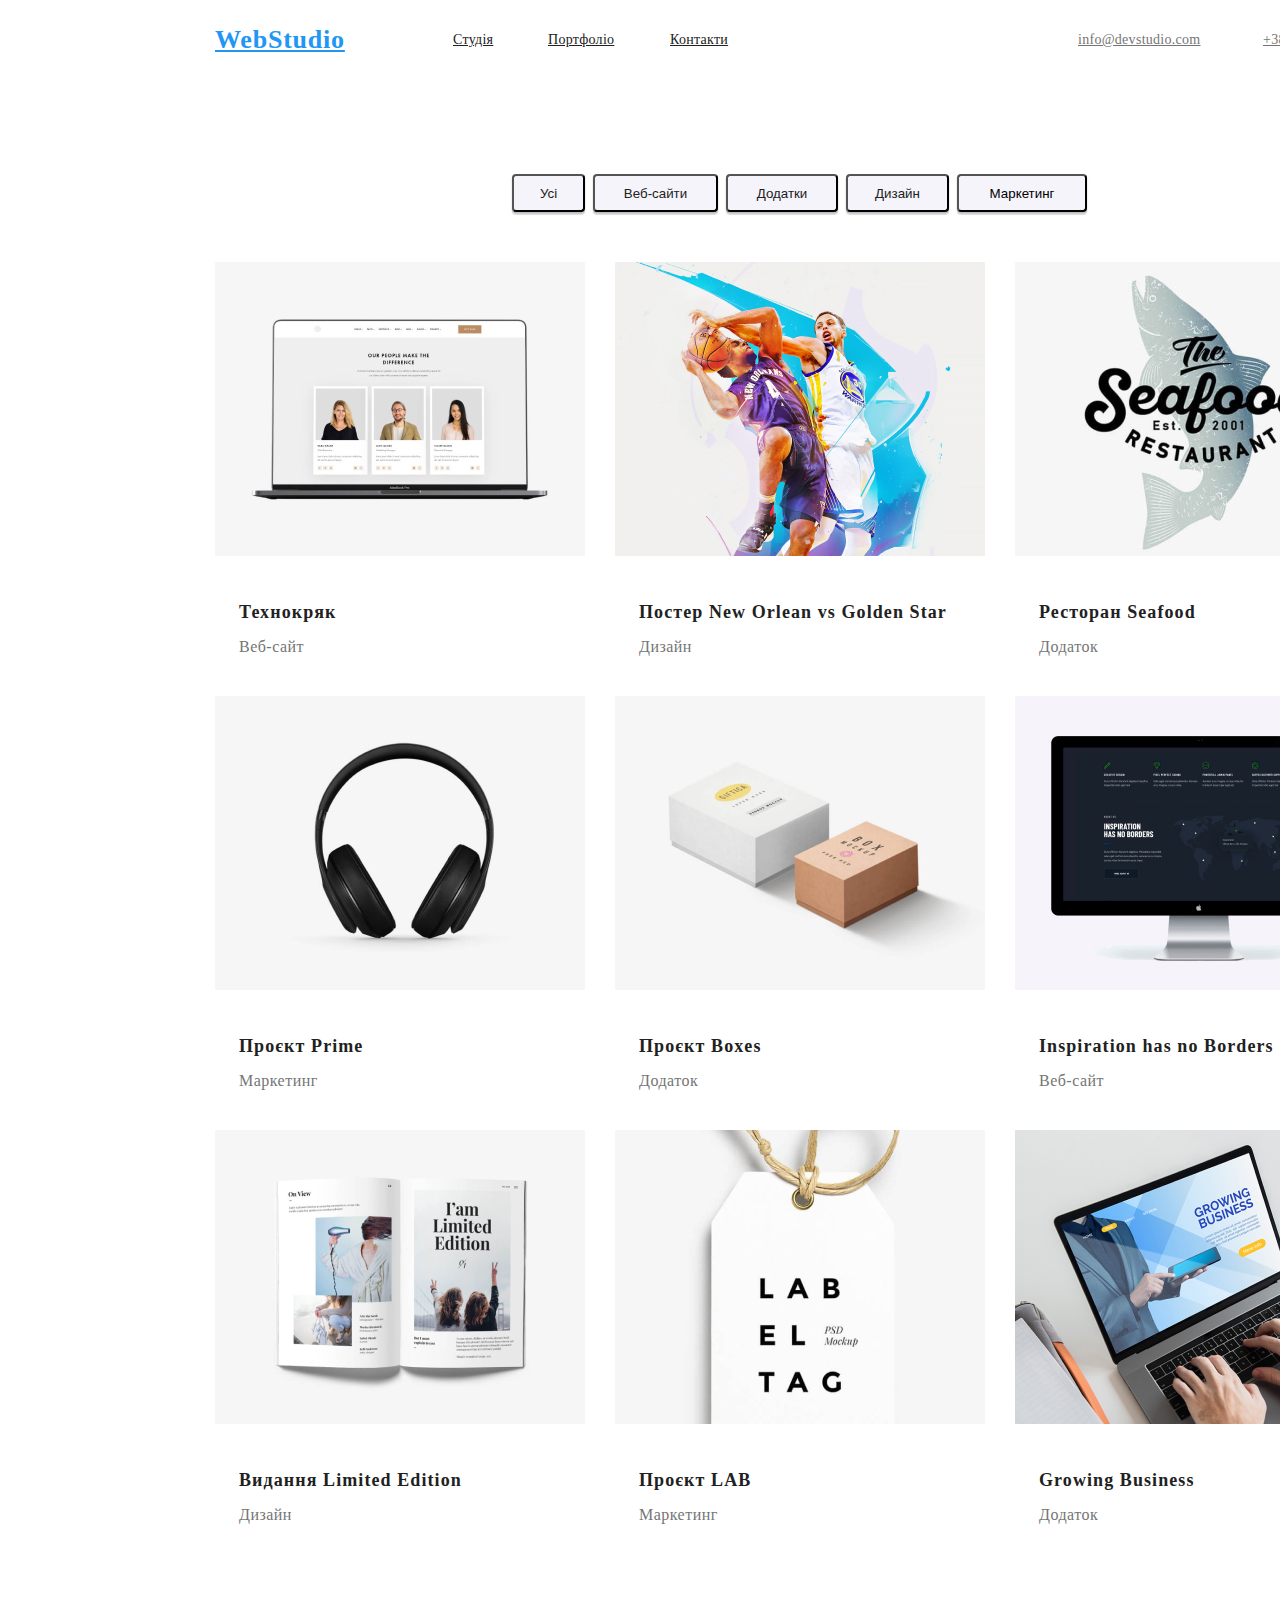
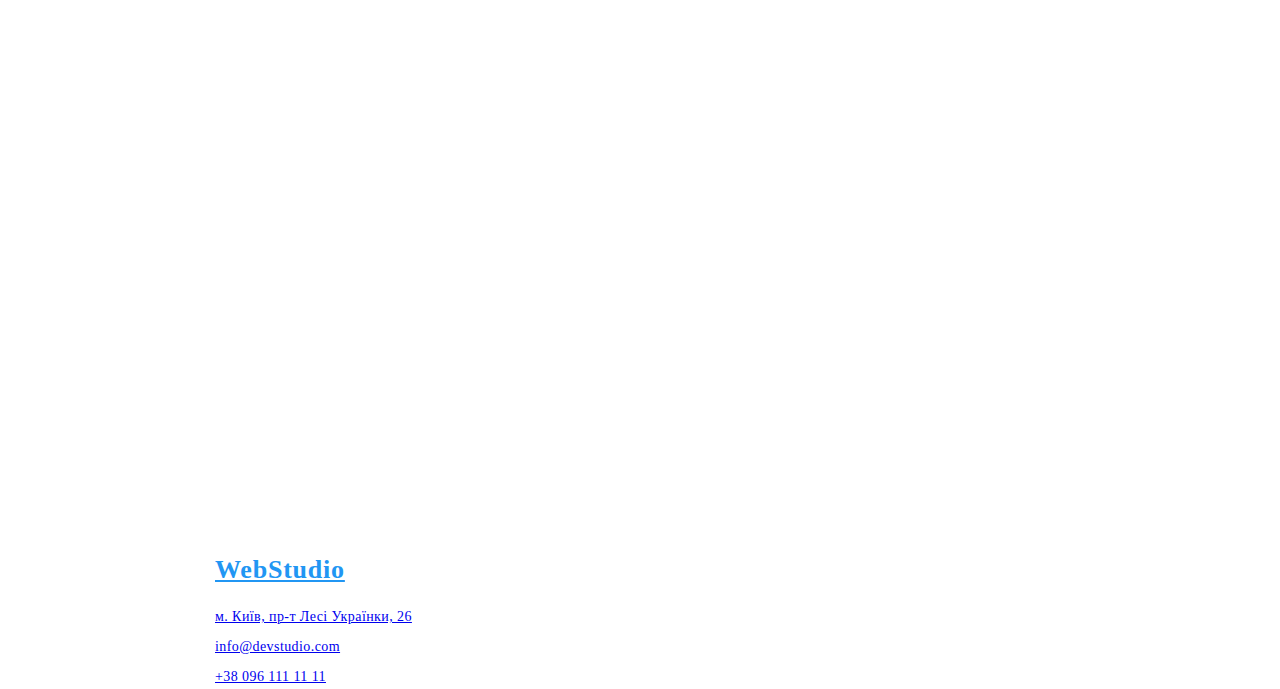
==== portfolio.html @ d62fb9fe "New" ====
<!DOCTYPE html>
<html lang="uk">
  <head>
    <meta charset="UTF-8" />
    <meta http-equiv="X-UA-Compatible" content="IE=edge" />
    <meta name="viewport" content="width=300, initial-scale=1.0" />
    <title>Document</title>
    <style>
      li {
        list-style-type: none;
      }
    </style>

    <link rel="stylesheet" href="./css/styles.css" />
  </head>
  <body>
    <header class="header">
      <nav>
        <a href="./index.html" class="logo">WebStudio</a>

        <ul class="site-nav list">
          <li><a href="" class="linka">Студія</a></li>
          <li><a href="./portfolio.html" class="linkb">Портфоліо</a></li>
          <li><a href="" class="linkc">Контакти</a></li>
        </ul>
        <ul class="auth-nav list">
          <li>
            <a href="mailto:info@devstudio.com" class="linkd"
              >info@devstudio.com</a
            >
          </li>
          <li>
            <a href="tel:+380961111111" class="linke">+38 096 111 11 11</a>
          </li>
        </ul>
      </nav>
    </header>
    <main>
      <section class="filtr">
        <ul>
          <li><button class="filtr-buttona" type="button">Усі</button></li>

          <li>
            <button class="filtr-buttonb" type="button">Веб-сайти</button>
          </li>

          <li><button class="filtr-buttonc" type="button">Додатки</button></li>
          <li><button class="filtr-buttond" type="button">Дизайн</button></li>
          <li>
            <button class="filtr-buttone" type="button">Маркетинг</button>
          </li>
        </ul>
      </section>
      <section class="examples">
        <ul>
          <li>
            <img
              class="examples-img-a"
              src="./images/img10.jpg"
              width="370"
              alt="Технокряк"
            />
            <h3 class="head-a">Технокряк</h3>
            <p class="view-a">Веб-сайт</p>
          </li>
          <li>
            <img
              class="examples-img-b"
              src="./images/img11.jpg"
              width="370"
              alt="Постер New Orlean vs Golden Star"
            />
            <h3 class="head-b">Постер New Orlean vs Golden Star</h3>
            <p class="view-b">Дизайн</p>
          </li>
          <li>
            <img
              class="examples-img-c"
              src="./images/img12.jpg"
              width="370"
              alt="Ресторан Seafood"
            />
            <h3 class="head-c">Ресторан Seafood</h3>
            <p class="view-c">Додаток</p>
          </li>
          <li>
            <img
              class="examples-img-d"
              src="./images/img13.jpg"
              width="370"
              alt="Проєкт Prime"
            />
            <h3 class="head-d">Проєкт Prime</h3>
            <p class="view-d">Маркетинг</p>
          </li>
          <li>
            <img
              class="examples-img-e"
              src="./images/img14.jpg"
              width="370"
              alt="Проєкт Boxes"
            />
            <h3 class="head-e">Проєкт Boxes</h3>
            <p class="view-e">Додаток</p>
          </li>
          <li>
            <img
              class="examples-img-f"
              src="./images/img15.jpg"
              width="370"
              alt="Inspiration has no Borders"
            />
            <h3 class="head-f">Inspiration has no Borders</h3>
            <p class="view-f">Веб-сайт</p>
          </li>
          <li>
            <img
              class="examples-img-g"
              src="./images/img16.jpg"
              width="370"
              alt="Видання Limited Edition"
            />
            <h3 class="head-g">Видання Limited Edition</h3>
            <p class="view-g">Дизайн</p>
          </li>
          <li>
            <img
              class="examples-img-h"
              src="./images/img17.jpg"
              width="370"
              alt="Проєкт LAB"
            />
            <h3 class="head-h">Проєкт LAB</h3>
            <p class="view-h">Маркетинг</p>
          </li>
          <li>
            <img
              class="examples-img-i"
              src="./images/img18.jpg"
              width="370"
              alt="Growing Business"
            />
            <h3 class="head-i">Growing Business</h3>
            <p class="view-i">Додаток</p>
          </li>
        </ul>
      </section>
    </main>
    <footer class="footer">
      <a href="./index.html" class="logo-footer">WebStudio</a>
      <address class="adress">
        <ul>
          <li class="a">
            <a
              href="https://www.google.com/maps/search/леси+украинки+26/@50.3904957,30.3537571,13.4z"
              >м. Київ, пр-т Лесі Українки, 26</a
            >
          </li>
          <li class="b">
            <a href="mailto:info@devstudio.com">info@devstudio.com</a>
          </li>
          <li class="c"><a href="tel:+380961111111">+38 096 111 11 11</a></li>
        </ul>
      </address>
    </footer>
  </body>
</html>
---- css/styles.css ----
/* навигация */
.header {
  position: absolute;
  width: 1600px;
  height: 80px;
  left: 0px;
  top: 0px;

  background: #ffffff;
}
.logo {
  color: #2196f3;
  position: absolute;
  width: 145px;
  height: 31px;
  left: 215px;
  top: 24px;

  font-family: "Raleway";
  font-style: normal;
  font-weight: 700;
  font-size: 26px;
  line-height: 31px;
  letter-spacing: 0.03em;
}

.site-nav .linka {
  color: #212121;
  position: absolute;
  width: 45px;
  height: 16px;
  left: 453px;
  top: 32px;

  font-family: "Roboto";
  font-style: normal;
  font-weight: 500;
  font-size: 14px;
  line-height: 16px;
  letter-spacing: 0.02em;
}

.site-nav .linka:hover,
.site-nav .linka:focus {
  color: #2196f3;
  position: absolute;
  width: 45px;
  height: 16px;
  left: 453px;
  top: 32px;

  font-family: "Roboto";
  font-style: normal;
  font-weight: 500;
  font-size: 14px;
  line-height: 16px;
  letter-spacing: 0.02em;
}

.site-nav .linkb {
  color: #212121;
  position: absolute;
  width: 72px;
  height: 16px;
  left: 548px;
  top: 32px;

  font-family: "Roboto";
  font-style: normal;
  font-weight: 500;
  font-size: 14px;
  line-height: 16px;
  letter-spacing: 0.02em;
}

.site-nav .linkb:hover,
.site-nav .linkb:focus {
  color: #2196f3;
  position: absolute;
  width: 72px;
  height: 16px;
  left: 548px;
  top: 32px;

  font-family: "Roboto";
  font-style: normal;
  font-weight: 500;
  font-size: 14px;
  line-height: 16px;
  letter-spacing: 0.02em;
}

.site-nav .linkc {
  color: #212121;
  position: absolute;
  width: 64px;
  height: 16px;
  left: 670px;
  top: 32px;

  font-family: "Roboto";
  font-style: normal;
  font-weight: 500;
  font-size: 14px;
  line-height: 16px;
  letter-spacing: 0.02em;
}

.site-nav .linkc:hover,
.site-nav .linkc:focus {
  color: #2196f3;
  position: absolute;
  width: 64px;
  height: 16px;
  left: 670px;
  top: 32px;

  font-family: "Roboto";
  font-style: normal;
  font-weight: 500;
  font-size: 14px;
  line-height: 16px;
  letter-spacing: 0.02em;
}
/* авторизация */

.auth-nav .linkd {
  color: #757575;
  position: absolute;
  width: 135px;
  height: 16px;
  left: 1078px;
  top: 32px;

  font-family: "Roboto";
  font-style: normal;
  font-weight: 500;
  font-size: 14px;
  line-height: 16px;
  letter-spacing: 0.02em;
}

.auth-nav .linkd:hover,
.auth-nav .linkd:focus {
  color: #2196f3;
  position: absolute;
  width: 135px;
  height: 16px;
  left: 1078px;
  top: 32px;

  font-family: "Roboto";
  font-style: normal;
  font-weight: 500;
  font-size: 14px;
  line-height: 16px;
  letter-spacing: 0.02em;
}

.auth-nav .linke {
  color: #757575;
  position: absolute;
  width: 122px;
  height: 16px;
  left: 1263px;
  top: 32px;

  font-family: "Roboto";
  font-style: normal;
  font-weight: 500;
  font-size: 14px;
  line-height: 16px;
  letter-spacing: 0.02em;
}

.auth-nav .linke:hover,
.auth-nav .linke:focus {
  color: #2196f3;
  position: absolute;
  width: 122px;
  height: 16px;
  left: 1263px;
  top: 32px;

  font-family: "Roboto";
  font-style: normal;
  font-weight: 500;
  font-size: 14px;
  line-height: 16px;
  letter-spacing: 0.02em;
}

/* первая секция */
.page {
  background: #2f303a;
  width: 1600px;
  height: 600px;
  left: 0px;
  top: 80px;
}

.page-titel {
  color: #ffffff;
  position: absolute;
  width: 696px;
  height: 120px;
  left: 452px;
  top: 280px;

  font-family: "Roboto";
  font-style: normal;
  font-weight: 900;
  font-size: 44px;
  line-height: 60px;
  text-align: center;
  letter-spacing: 0.06em;
  text-transform: uppercase;
}

.page-button {
  color: #212121;
  background-color: F5F4FA;
  position: absolute;
  width: 216px;
  height: 50px;
  left: 692px;
  top: 430px;
  box-shadow: 0px 4px 4px rgba(0, 0, 0, 0.15);
  border-radius: 4px;
}

.page-button:hover {
  color: #ffffff;
  background-color: #2196f3;
}

/* Особенности */

.features {
  opacity: 0;
}

.features-titel-a {
  position: absolute;
  width: 270px;
  height: 16px;
  left: 215px;
  top: 774px;

  font-family: "Roboto";
  font-style: normal;
  font-weight: 700;
  font-size: 14px;
  line-height: 16px;
  letter-spacing: 0.03em;
  text-transform: uppercase;

  color: #212121;
}

.paragraph-a {
  position: absolute;
  width: 270px;
  height: 72px;
  left: 215px;
  top: 800px;

  font-family: "Roboto";
  font-style: normal;
  font-weight: 400;
  font-size: 14px;
  line-height: 24px;
  letter-spacing: 0.03em;

  color: #757575;
}

.features-titel-b {
  position: absolute;
  width: 270px;
  height: 16px;
  left: 515px;
  top: 774px;

  font-family: "Roboto";
  font-style: normal;
  font-weight: 700;
  font-size: 14px;
  line-height: 16px;
  letter-spacing: 0.03em;
  text-transform: uppercase;

  color: #212121;
}

.paragraph-b {
  position: absolute;
  width: 270px;
  height: 48px;
  left: 515px;
  top: 800px;

  font-family: "Roboto";
  font-style: normal;
  font-weight: 400;
  font-size: 14px;
  line-height: 24px;
  letter-spacing: 0.03em;

  color: #757575;
}

.features-titel-c {
  position: absolute;
  width: 270px;
  height: 16px;
  left: 815px;
  top: 774px;

  font-family: "Roboto";
  font-style: normal;
  font-weight: 700;
  font-size: 14px;
  line-height: 16px;
  letter-spacing: 0.03em;
  text-transform: uppercase;

  color: #212121;
}

.paragraph-c {
  position: absolute;
  width: 270px;
  height: 48px;
  left: 815px;
  top: 800px;

  font-family: "Roboto";
  font-style: normal;
  font-weight: 400;
  font-size: 14px;
  line-height: 24px;
  letter-spacing: 0.03em;

  color: #757575;
}

.features-titel-e {
  position: absolute;
  width: 270px;
  height: 16px;
  left: 1115px;
  top: 774px;

  font-family: "Roboto";
  font-style: normal;
  font-weight: 700;
  font-size: 14px;
  line-height: 16px;
  letter-spacing: 0.03em;
  text-transform: uppercase;

  color: #212121;
}

.paragraph-d {
  position: absolute;
  width: 270px;
  height: 72px;
  left: 1115px;
  top: 800px;

  font-family: "Roboto";
  font-style: normal;
  font-weight: 400;
  font-size: 14px;
  line-height: 24px;
  letter-spacing: 0.03em;

  color: #757575;
}

/* Чим ми займаємося*/
.work-titel {
  position: absolute;
  width: 366px;
  height: 42px;
  left: 617px;
  top: 966px;

  font-family: "Roboto";
  font-style: normal;
  font-weight: 700;
  font-size: 36px;
  line-height: 42px;
  text-align: center;
  letter-spacing: 0.03em;

  color: #212121;
}

.work .a {
  position: absolute;
  width: 370px;
  height: 294px;
  left: 215px;
  top: 1058px;

  background: url(close-up-image-programer-working-his-desk-office_1098-18707.jpg);
  mix-blend-mode: normal;
}

.work .b {
  position: absolute;
  width: 370px;
  height: 294px;
  left: 615px;
  top: 1058px;

  background: url(web-ui-designers-are-developing-application-smartphones-team-creators-is-working-interface-mobile-phones_8119-2713.jpg);
}

.work .c {
  position: absolute;
  width: 370px;
  height: 294px;
  left: 1015px;
  top: 1058px;

  background: url(creative-artist-web-design-with-working-colour-selection-graphic-tablet_35674-1119.jpg);
}

/* Наша команда */

/* Ігор Дем'яненко */

.section-title {
  position: absolute;
  width: 264px;
  height: 42px;
  left: 668px;
  top: 1540px;

  font-family: "Roboto";
  font-style: normal;
  font-weight: 700;
  font-size: 36px;
  line-height: 42px;
  text-align: center;
  letter-spacing: 0.03em;

  color: #212121;
}

.product-designer .a {
  position: absolute;
  width: 270px;
  height: 260px;
  left: 215px;
  top: 1632px;

  background: url(4853.jpg);
  border-radius: 0px;
}

.product-designer .b {
  position: absolute;
  width: 129px;
  height: 19px;
  left: 286px;
  top: 1922px;

  font-family: "Roboto";
  font-style: normal;
  font-weight: 500;
  font-size: 16px;
  line-height: 19px;
  text-align: center;
  letter-spacing: 0.03em;

  color: #212121;
}

.product-designer .c {
  position: absolute;
  width: 130px;
  height: 19px;
  left: 285px;
  top: 1951px;

  font-family: "Roboto";
  font-style: normal;
  font-weight: 400;
  font-size: 16px;
  line-height: 19px;
  text-align: center;
  letter-spacing: 0.03em;

  color: #757575;
}

/* Ольга Рєпіна */

.frontend-developer .a {
  position: absolute;
  width: 270px;
  height: 260px;
  left: 515px;
  top: 1632px;

  background: url(5844.jpg);
  border-radius: 0px;
}

.frontend-developer .b {
  position: absolute;
  width: 104px;
  height: 19px;
  left: 598px;
  top: 1922px;

  font-family: "Roboto";
  font-style: normal;
  font-weight: 500;
  font-size: 16px;
  line-height: 19px;
  text-align: center;
  letter-spacing: 0.03em;

  color: #212121;
}

.frontend-developer .c {
  position: absolute;
  width: 147px;
  height: 19px;
  left: 577px;
  top: 1951px;

  font-family: "Roboto";
  font-style: normal;
  font-weight: 400;
  font-size: 16px;
  line-height: 19px;
  text-align: center;
  letter-spacing: 0.03em;

  color: #757575;
}

/* Микола Тарасов */

.marketing .a {
  position: absolute;
  width: 270px;
  height: 260px;
  left: 815px;
  top: 1632px;

  background: url(16166.jpg);
  border-radius: 0px;
}

.marketing .b {
  position: absolute;
  width: 130px;
  height: 19px;
  left: 885px;
  top: 1922px;

  font-family: "Roboto";
  font-style: normal;
  font-weight: 500;
  font-size: 16px;
  line-height: 19px;
  text-align: center;
  letter-spacing: 0.03em;

  color: #212121;
}

.marketing .c {
  position: absolute;
  width: 76px;
  height: 19px;
  left: 912px;
  top: 1951px;

  font-family: "Roboto";
  font-style: normal;
  font-weight: 400;
  font-size: 16px;
  line-height: 19px;
  text-align: center;
  letter-spacing: 0.03em;

  color: #757575;
}

/* Михайло Єрмаков */

.ui-designer .a {
  position: absolute;
  width: 270px;
  height: 260px;
  left: 1115px;
  top: 1632px;

  background: url(2968.jpg);
  border-radius: 0px;
}

.ui-designer .b {
  position: absolute;
  width: 145px;
  height: 19px;
  left: 1178px;
  top: 1922px;

  font-family: "Roboto";
  font-style: normal;
  font-weight: 500;
  font-size: 16px;
  line-height: 19px;
  text-align: center;
  letter-spacing: 0.03em;

  color: #212121;
}

.ui-designer .c {
  position: absolute;
  width: 87px;
  height: 19px;
  left: 1207px;
  top: 1951px;

  font-family: "Roboto";
  font-style: normal;
  font-weight: 400;
  font-size: 16px;
  line-height: 19px;
  text-align: center;
  letter-spacing: 0.03em;

  color: #757575;
}

/* footer */

.logo-footer {
  position: absolute;
  width: 145px;
  height: 31px;
  left: 215px;
  top: 2154px;

  font-family: "Raleway";
  font-style: normal;
  font-weight: 700;
  font-size: 26px;
  line-height: 31px;
  letter-spacing: 0.03em;

  color: #2196f3;
}

.footer .a {
  position: absolute;
  width: 231px;
  height: 21px;
  left: 215px;
  top: 2205px;

  font-family: "Roboto";
  font-style: normal;
  font-weight: 400;
  font-size: 14px;
  line-height: 24px;
  letter-spacing: 0.03em;

  color: #ffffff;
}

.footer .b {
  position: absolute;
  width: 231px;
  height: 21px;
  left: 215px;
  top: 2235px;

  font-family: "Roboto";
  font-style: normal;
  font-weight: 400;
  font-size: 14px;
  line-height: 24px;
  letter-spacing: 0.03em;

  color: rgba(255, 255, 255, 0.6);
}

.footer .c {
  position: absolute;
  width: 231px;
  height: 21px;
  left: 215px;
  top: 2265px;

  font-family: "Roboto";
  font-style: normal;
  font-weight: 400;
  font-size: 14px;
  line-height: 24px;
  letter-spacing: 0.03em;

  color: rgba(255, 255, 255, 0.6);
}

/* Портфолио */

/* фильтр */

.filtr .filtr-buttona {
  color: #212121;
  position: absolute;
  width: 73px;
  height: 38px;
  left: 512px;
  top: 174px;

  background: #f5f4fa;
  box-shadow: 0px 3px 1px rgba(0, 0, 0, 0.1), 0px 1px 2px rgba(0, 0, 0, 0.08),
    0px 2px 2px rgba(0, 0, 0, 0.12);
  border-radius: 4px;
}

.filtr .filtr-buttona:hover {
  color: #ffffff;
  position: absolute;
  width: 73px;
  height: 38px;
  left: 512px;
  top: 174px;

  background: #2196f3;
  /* shadow-middle */
  box-shadow: 0px 3px 1px rgba(0, 0, 0, 0.1), 0px 1px 2px rgba(0, 0, 0, 0.08),
    0px 2px 2px rgba(0, 0, 0, 0.12);
  border-radius: 4px;
}

.filtr .filtr-buttonb {
  color: #212121;
  position: absolute;
  width: 125px;
  height: 38px;
  left: 593px;
  top: 174px;

  background: #f5f4fa;
  box-shadow: 0px 3px 1px rgba(0, 0, 0, 0.1), 0px 1px 2px rgba(0, 0, 0, 0.08),
    0px 2px 2px rgba(0, 0, 0, 0.12);
  border-radius: 4px;
}

.filtr .filtr-buttonb:hover {
  color: #ffffff;
  position: absolute;
  width: 125px;
  height: 38px;
  left: 593px;
  top: 174px;

  background: #2196f3;
  border-radius: 4px;
  box-shadow: 0px 3px 1px rgba(0, 0, 0, 0.1), 0px 1px 2px rgba(0, 0, 0, 0.08),
    0px 2px 2px rgba(0, 0, 0, 0.12);
}

.filtr .filtr-buttonc {
  color: #212121;
  position: absolute;
  position: absolute;
  width: 112px;
  height: 38px;
  left: 726px;
  top: 174px;
  box-shadow: 0px 3px 1px rgba(0, 0, 0, 0.1), 0px 1px 2px rgba(0, 0, 0, 0.08),
    0px 2px 2px rgba(0, 0, 0, 0.12);

  background: #f5f4fa;
  border-radius: 4px;
}

.filtr .filtr-buttonc:hover {
  color: #ffffff;
  position: absolute;
  position: absolute;
  width: 112px;
  height: 38px;
  left: 726px;
  top: 174px;
  box-shadow: 0px 3px 1px rgba(0, 0, 0, 0.1), 0px 1px 2px rgba(0, 0, 0, 0.08),
    0px 2px 2px rgba(0, 0, 0, 0.12);

  background: #2196f3;
  border-radius: 4px;
}

.filtr .filtr-buttond {
  color: #212121;
  position: absolute;
  width: 103px;
  height: 38px;
  left: 846px;
  top: 174px;
  box-shadow: 0px 3px 1px rgba(0, 0, 0, 0.1), 0px 1px 2px rgba(0, 0, 0, 0.08),
    0px 2px 2px rgba(0, 0, 0, 0.12);

  background: #f5f4fa;
  border-radius: 4px;
}

.filtr .filtr-buttond:hover {
  color: #ffffff;
  position: absolute;
  width: 103px;
  height: 38px;
  left: 846px;
  top: 174px;
  box-shadow: 0px 3px 1px rgba(0, 0, 0, 0.1), 0px 1px 2px rgba(0, 0, 0, 0.08),
    0px 2px 2px rgba(0, 0, 0, 0.12);

  background: #2196f3;
  border-radius: 4px;
}

.filtr .filtr-buttone {
  position: absolute;
  width: 130px;
  height: 38px;
  left: 957px;
  top: 174px;
  box-shadow: 0px 3px 1px rgba(0, 0, 0, 0.1), 0px 1px 2px rgba(0, 0, 0, 0.08),
    0px 2px 2px rgba(0, 0, 0, 0.12);

  background: #f5f4fa;
  border-radius: 4px;
}

.filtr .filtr-buttone:hover {
  color: #ffffff;
  position: absolute;
  width: 130px;
  height: 38px;
  left: 957px;
  top: 174px;
  box-shadow: 0px 3px 1px rgba(0, 0, 0, 0.1), 0px 1px 2px rgba(0, 0, 0, 0.08),
    0px 2px 2px rgba(0, 0, 0, 0.12);

  background: #2196f3;
  border-radius: 4px;
}

/* основная страница */

.examples-img-a {
  position: absolute;
  width: 370px;
  height: 294px;
  left: 215px;
  top: 262px;

  background: url(portfolio1.jpg);
}

.head-a {
  position: absolute;
  width: 322px;
  height: 36px;
  left: 239px;
  top: 576px;

  font-family: "Roboto";
  font-style: normal;
  font-weight: 700;
  font-size: 18px;
  line-height: 36px;
  letter-spacing: 0.06em;

  color: #212121;
}

.view-a {
  position: absolute;
  width: 322px;
  height: 30px;
  left: 239px;
  top: 616px;

  font-family: "Roboto";
  font-style: normal;
  font-weight: 400;
  font-size: 16px;
  line-height: 30px;
  letter-spacing: 0.03em;

  color: #757575;
}

.examples-img-b {
  position: absolute;
  width: 370px;
  height: 294px;
  left: 615px;
  top: 262px;

  background: url(portfolio2.jpg);
}

.head-b {
  position: absolute;
  width: 322px;
  height: 36px;
  left: 639px;
  top: 576px;

  font-family: "Roboto";
  font-style: normal;
  font-weight: 700;
  font-size: 18px;
  line-height: 36px;
  letter-spacing: 0.06em;

  color: #212121;
}
.view-b {
  position: absolute;
  width: 322px;
  height: 30px;
  left: 639px;
  top: 616px;

  font-family: "Roboto";
  font-style: normal;
  font-weight: 400;
  font-size: 16px;
  line-height: 30px;
  letter-spacing: 0.03em;
  color: #757575;
}

.examples-img-c {
  position: absolute;
  width: 370px;
  height: 294px;
  left: 1015px;
  top: 262px;

  background: url(portfolio-1.jpg);
}

.head-c {
  position: absolute;
  width: 322px;
  height: 36px;
  left: 1039px;
  top: 576px;

  font-family: "Roboto";
  font-style: normal;
  font-weight: 700;
  font-size: 18px;
  line-height: 36px;
  letter-spacing: 0.06em;

  color: #212121;
}

.view-c {
  position: absolute;
  width: 322px;
  height: 30px;
  left: 1039px;
  top: 616px;
  font-family: "Roboto";
  font-style: normal;
  font-weight: 400;
  font-size: 16px;
  line-height: 30px;
  letter-spacing: 0.03em;
  color: #757575;
}
.examples-img-d {
  position: absolute;
  width: 370px;
  height: 294px;
  left: 215px;
  top: 696px;

  background: url(portfolio-2.jpg);
}

.head-d {
  position: absolute;
  width: 322px;
  height: 36px;
  left: 239px;
  top: 1010px;
  font-family: "Roboto";
  font-style: normal;
  font-weight: 700;
  font-size: 18px;
  line-height: 36px;
  letter-spacing: 0.06em;
  color: #212121;
}

.view-d {
  position: absolute;
  width: 322px;
  height: 30px;
  left: 239px;
  top: 1050px;

  font-family: "Roboto";
  font-style: normal;
  font-weight: 400;
  font-size: 16px;
  line-height: 30px;
  letter-spacing: 0.03em;

  color: #757575;
}
.examples-img-e {
  position: absolute;
  width: 370px;
  height: 294px;
  left: 615px;
  top: 696px;

  background: url(portfolio5.jpg);
}

.head-e {
  position: absolute;
  width: 322px;
  height: 36px;
  left: 639px;
  top: 1010px;

  font-family: "Roboto";
  font-style: normal;
  font-weight: 700;
  font-size: 18px;
  line-height: 36px;
  letter-spacing: 0.06em;

  color: #212121;
}

.view-e {
  position: absolute;
  width: 322px;
  height: 30px;
  left: 639px;
  top: 1050px;

  font-family: "Roboto";
  font-style: normal;
  font-weight: 400;
  font-size: 16px;
  line-height: 30px;
  letter-spacing: 0.03em;

  color: #757575;
}
.examples-img-f {
  position: absolute;
  width: 370px;
  height: 294px;
  left: 1015px;
  top: 696px;

  background: url(111.jpg);
}

.head-f {
  position: absolute;
  width: 322px;
  height: 36px;
  left: 1039px;
  top: 1010px;

  font-family: "Roboto";
  font-style: normal;
  font-weight: 700;
  font-size: 18px;
  line-height: 36px;
  letter-spacing: 0.06em;

  color: #212121;
}

.view-f {
  position: absolute;
  width: 322px;
  height: 30px;
  left: 1039px;
  top: 1050px;

  font-family: "Roboto";
  font-style: normal;
  font-weight: 400;
  font-size: 16px;
  line-height: 30px;
  letter-spacing: 0.03em;

  color: #757575;
}
.examples-img-g {
  position: absolute;
  width: 370px;
  height: 294px;
  left: 215px;
  top: 1130px;

  background: url(portfolio7.jpg);
}

.head-g {
  position: absolute;
  width: 322px;
  height: 36px;
  left: 239px;
  top: 1444px;

  font-family: "Roboto";
  font-style: normal;
  font-weight: 700;
  font-size: 18px;
  line-height: 36px;
  letter-spacing: 0.06em;

  color: #212121;
}
.view-g {
  position: absolute;
  width: 322px;
  height: 30px;
  left: 239px;
  top: 1484px;

  font-family: "Roboto";
  font-style: normal;
  font-weight: 400;
  font-size: 16px;
  line-height: 30px;
  /* identical to box height, or 188% */
  letter-spacing: 0.03em;

  color: #757575;
}
.examples-img-h {
  position: absolute;
  width: 370px;
  height: 294px;
  left: 615px;
  top: 1130px;

  background: url(portfolio8.jpg);
}

.head-h {
  position: absolute;
  width: 322px;
  height: 36px;
  left: 639px;
  top: 1444px;

  font-family: "Roboto";
  font-style: normal;
  font-weight: 700;
  font-size: 18px;
  line-height: 36px;
  /* identical to box height, or 200% */
  letter-spacing: 0.06em;

  color: #212121;
}
.view-h {
  position: absolute;
  width: 322px;
  height: 30px;
  left: 639px;
  top: 1484px;

  font-family: "Roboto";
  font-style: normal;
  font-weight: 400;
  font-size: 16px;
  line-height: 30px;
  /* identical to box height, or 188% */
  letter-spacing: 0.03em;

  color: #757575;
}
.examples-img-i {
  position: absolute;
  width: 370px;
  height: 294px;
  left: 1015px;
  top: 1130px;

  background: url(2910404.jpg);
}

.head-i {
  position: absolute;
  width: 322px;
  height: 36px;
  left: 1039px;
  top: 1444px;

  font-family: "Roboto";
  font-style: normal;
  font-weight: 700;
  font-size: 18px;
  line-height: 36px;
  /* identical to box height, or 200% */
  letter-spacing: 0.06em;

  color: #212121;
}

.view-i {
  position: absolute;
  width: 322px;
  height: 30px;
  left: 1039px;
  top: 1484px;

  font-family: "Roboto";
  font-style: normal;
  font-weight: 400;
  font-size: 16px;
  line-height: 30px;
  /* identical to box height, or 188% */
  letter-spacing: 0.03em;

  color: #757575;
}
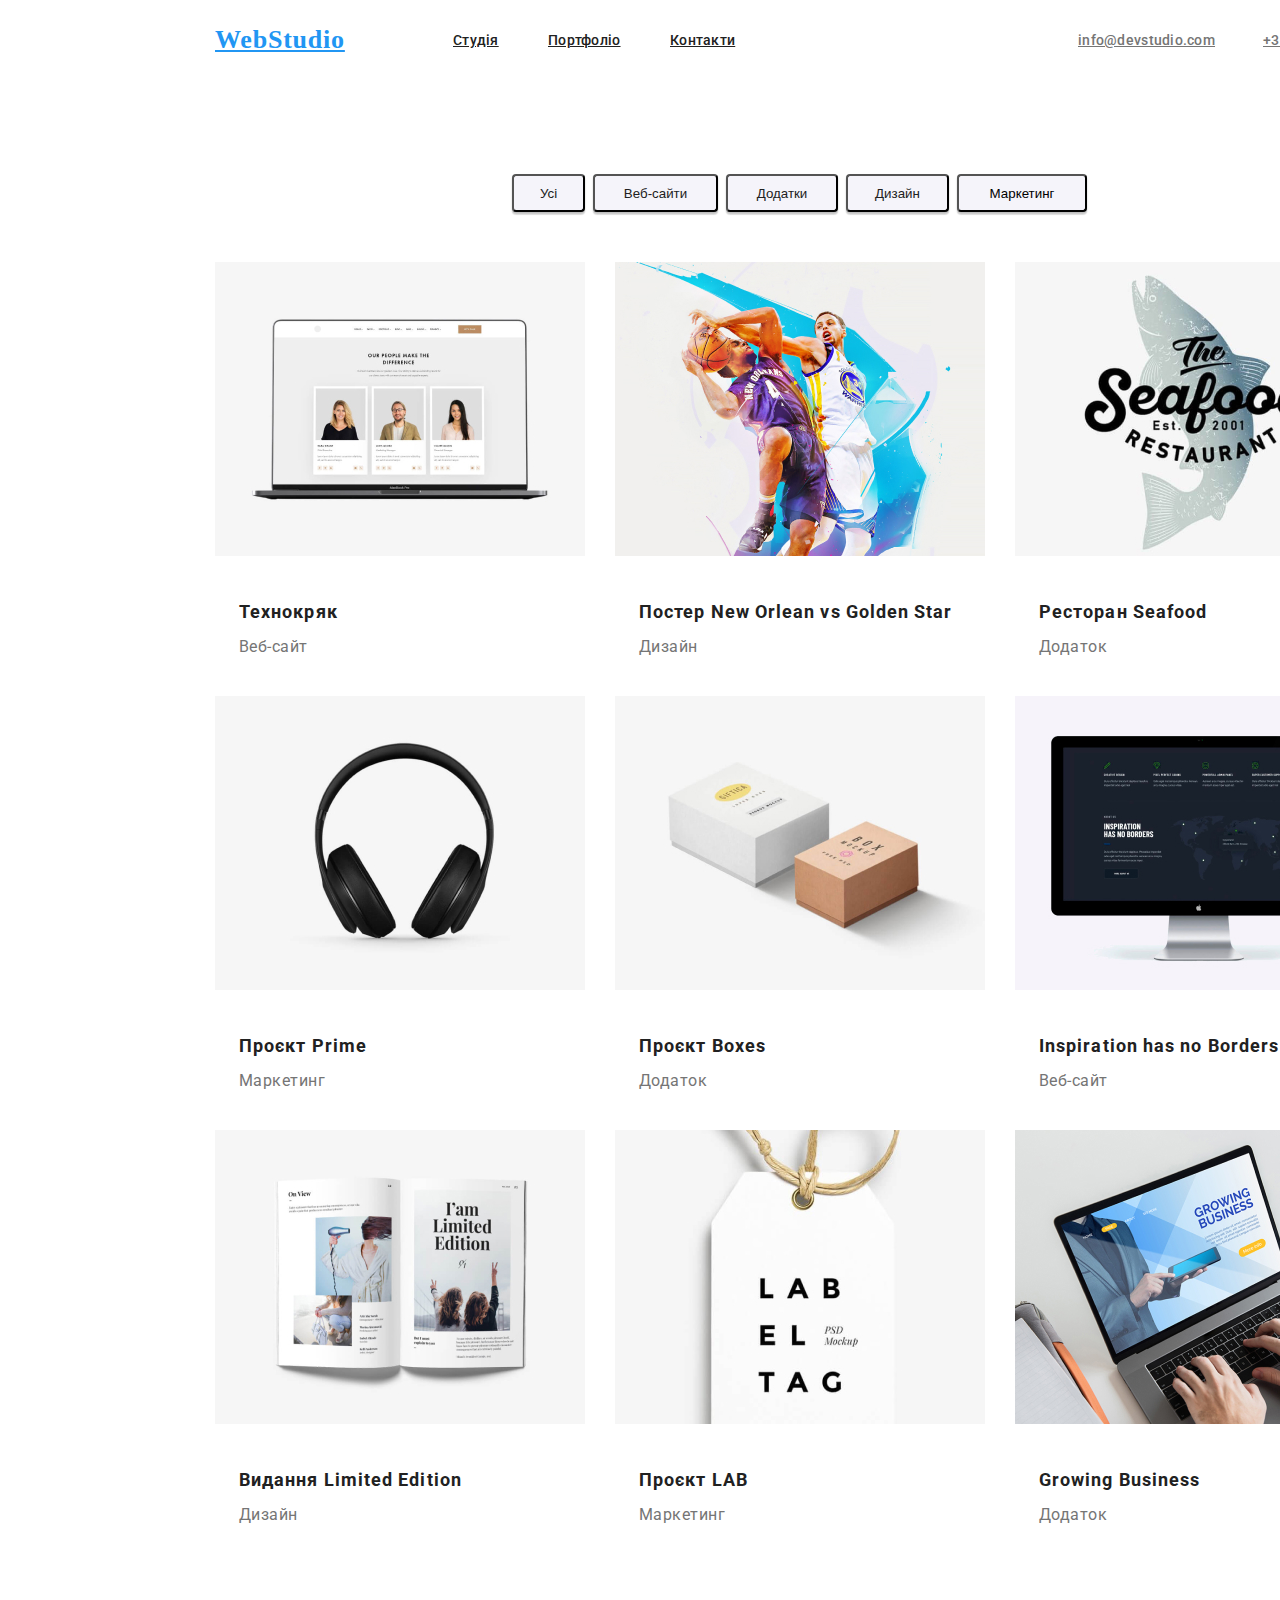
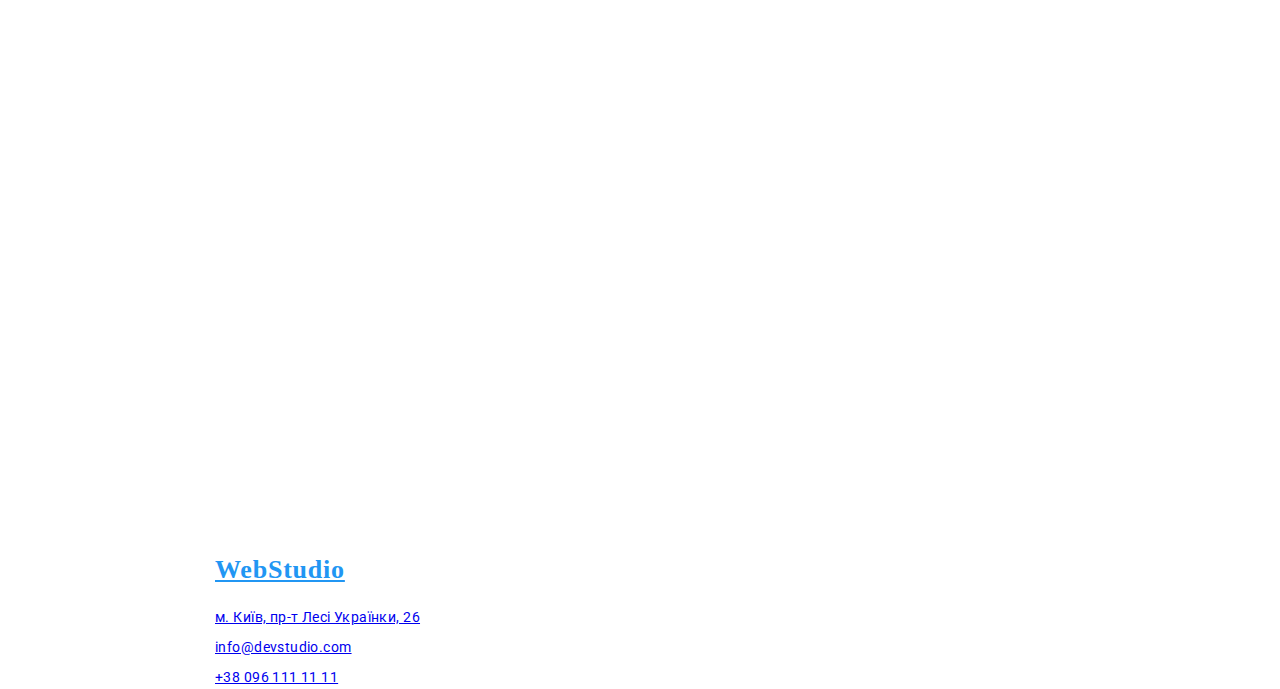
==== commit c431a89d: "New" ====
--- a/portfolio.html
+++ b/portfolio.html
@@ -9,6 +9,9 @@
       li {
         list-style-type: none;
       }
+    </style>
+   
+    <style>@import url(https://fonts.googleapis.com/css?family=Roboto:100,100italic,300,300italic,regular,italic,500,500italic,700,700italic,900,900italic);
     </style>
 
     <link rel="stylesheet" href="./css/styles.css" />
--- a/css/styles.css
+++ b/css/styles.css
@@ -383,7 +383,7 @@
 /* Чим ми займаємося*/
 .work-titel {
   position: absolute;
-  width: 366px;
+  width: 400px;
   height: 42px;
   left: 617px;
   top: 966px;
@@ -435,22 +435,19 @@
 /* Ігор Дем'яненко */
 
 .section-title {
-  position: absolute;
-  width: 264px;
-  height: 42px;
-  left: 668px;
-  top: 1540px;
-
-  font-family: "Roboto";
-  font-style: normal;
-  font-weight: 700;
-  font-size: 36px;
-  line-height: 42px;
-  text-align: center;
-  letter-spacing: 0.03em;
-
-  color: #212121;
-}
+    position: absolute;
+    width: 300px;
+    height: 42px;
+    left: 668px;
+    top: 1540px;
+    font-family: 'Roboto';
+    font-style: normal;
+    font-weight: 700;
+    font-size: 36px;
+    line-height: 42px;
+    text-align: center;
+    letter-spacing: 0.03em;
+    color: #212121;}
 
 .product-designer .a {
   position: absolute;
@@ -465,7 +462,7 @@
 
 .product-designer .b {
   position: absolute;
-  width: 129px;
+  width: 150px;
   height: 19px;
   left: 286px;
   top: 1922px;
@@ -563,7 +560,7 @@
 
 .marketing .b {
   position: absolute;
-  width: 130px;
+  width: 150px;
   height: 19px;
   left: 885px;
   top: 1922px;
@@ -612,7 +609,7 @@
 
 .ui-designer .b {
   position: absolute;
-  width: 145px;
+  width: 150px;
   height: 19px;
   left: 1178px;
   top: 1922px;
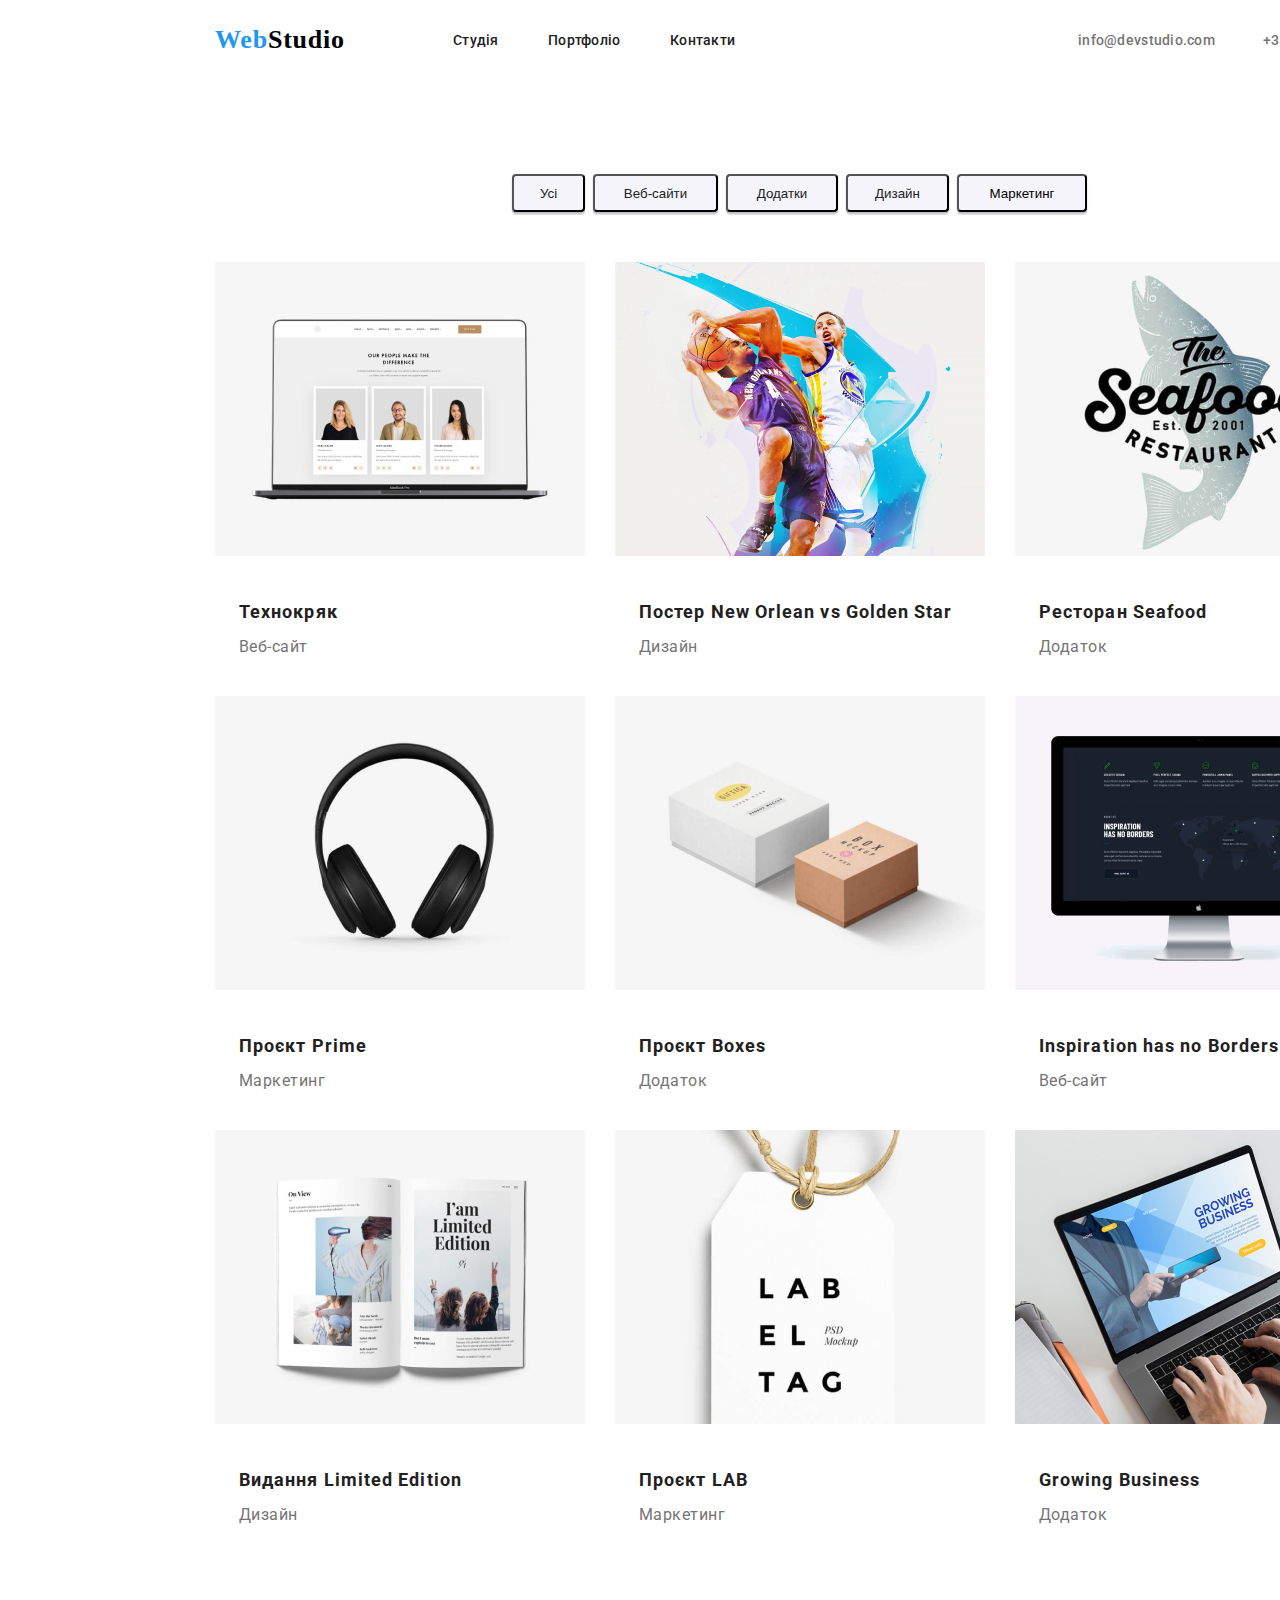
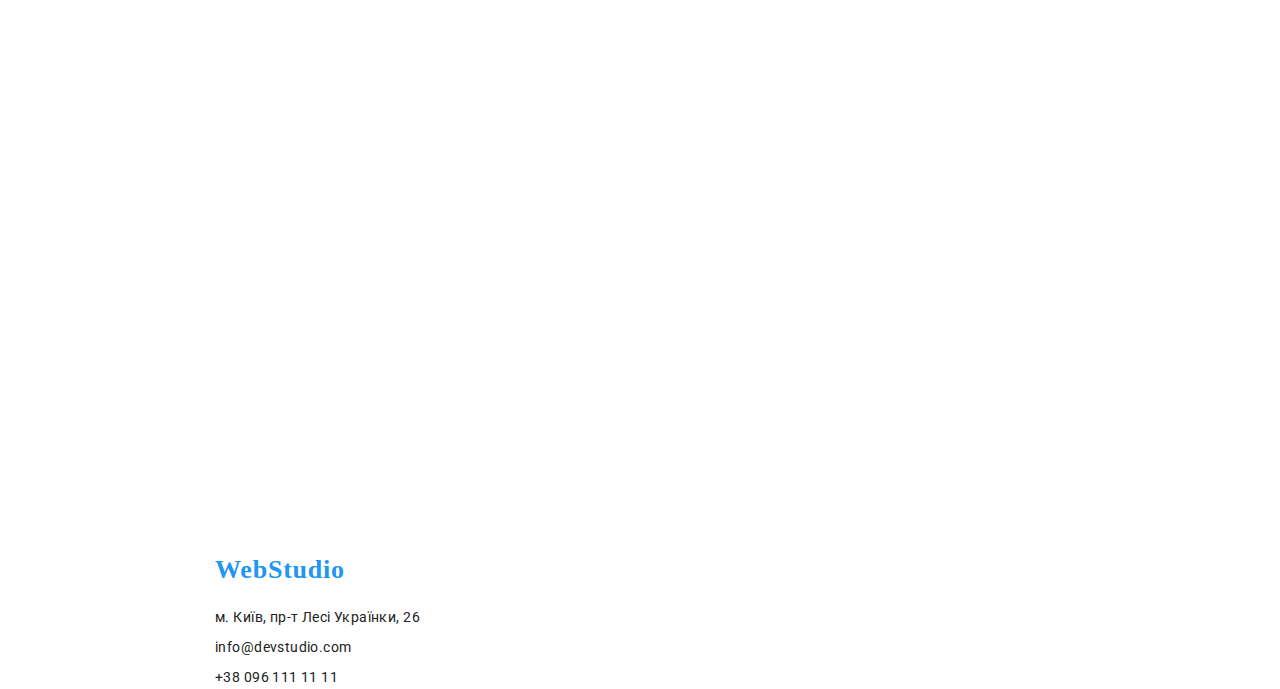
==== commit 646bbed5: "New" ====
--- a/portfolio.html
+++ b/portfolio.html
@@ -10,7 +10,9 @@
         list-style-type: none;
       }
     </style>
-   
+    <style>   a { 
+        text-decoration: none;
+       } </style>
     <style>@import url(https://fonts.googleapis.com/css?family=Roboto:100,100italic,300,300italic,regular,italic,500,500italic,700,700italic,900,900italic);
     </style>
 
@@ -18,25 +20,19 @@
   </head>
   <body>
     <header class="header">
-      <nav>
-        <a href="./index.html" class="logo">WebStudio</a>
-
-        <ul class="site-nav list">
-          <li><a href="" class="linka">Студія</a></li>
-          <li><a href="./portfolio.html" class="linkb">Портфоліо</a></li>
-          <li><a href="" class="linkc">Контакти</a></li>
-        </ul>
-        <ul class="auth-nav list">
-          <li>
-            <a href="mailto:info@devstudio.com" class="linkd"
-              >info@devstudio.com</a
-            >
-          </li>
-          <li>
-            <a href="tel:+380961111111" class="linke">+38 096 111 11 11</a>
-          </li>
-        </ul>
-      </nav>
+        <nav>
+            <a href="./index.html" class="logo">Web<span>Studio</span></a>
+    
+            <ul class="site-nav list">
+              <li><a href="" class="linka">Студія</a></li>
+              <li><a href="./portfolio.html" class="linkb">Портфоліо</a></li>
+              <li><a href="" class="linkc">Контакти</a></li>
+            </ul>
+            <ul class="auth-nav list">
+              <li><a href="mailto:info@devstudio.com" class="linkd">info@devstudio.com</a></li>
+              <li><a href="tel:+380961111111" class="linke">+38 096 111 11 11</a></li>
+            </ul>
+          </nav>
     </header>
     <main>
       <section class="filtr">
@@ -150,21 +146,19 @@
       </section>
     </main>
     <footer class="footer">
-      <a href="./index.html" class="logo-footer">WebStudio</a>
-      <address class="adress">
-        <ul>
-          <li class="a">
-            <a
-              href="https://www.google.com/maps/search/леси+украинки+26/@50.3904957,30.3537571,13.4z"
-              >м. Київ, пр-т Лесі Українки, 26</a
-            >
-          </li>
-          <li class="b">
-            <a href="mailto:info@devstudio.com">info@devstudio.com</a>
-          </li>
-          <li class="c"><a href="tel:+380961111111">+38 096 111 11 11</a></li>
-        </ul>
-      </address>
-    </footer>
+        <p class="background"><a href="./index.html" class="logo-footer">WebStudio</a></p>
+        <address class="adress">
+          <ul>
+            <li>
+              <a
+                href="https://www.google.com/maps/search/леси+украинки+26/@50.3904957,30.3537571,13.4z"class="map"
+                >м. Київ, пр-т Лесі Українки, 26</a
+              >
+            </li>
+            <li><a href="mailto:info@devstudio.com"class="mail">info@devstudio.com</a></li>
+            <li><a href="tel:+380961111111"class="tel">+38 096 111 11 11</a></li>
+          </ul>
+        </address>
+      </footer>
   </body>
 </html>
--- a/css/styles.css
+++ b/css/styles.css
@@ -1,3 +1,7 @@
+.font-family {
+    font-family: roboto;
+    color: #212121;
+}
 /* навигация */
 .header {
   position: absolute;
@@ -23,7 +27,27 @@
   line-height: 31px;
   letter-spacing: 0.03em;
 }
-
+.logo {
+    color: #2196f3
+}
+.logo span{
+    color: #000000;
+}
+.logo .span {
+
+    position: absolute;
+    width: 145px;
+    height: 31px;
+    left: 215px;
+    top: 24px;
+  
+    font-family: "Raleway";
+    font-style: normal;
+    font-weight: 700;
+    font-size: 26px;
+    line-height: 31px;
+    letter-spacing: 0.03em;
+}
 .site-nav .linka {
   color: #212121;
   position: absolute;
@@ -480,7 +504,7 @@
 
 .product-designer .c {
   position: absolute;
-  width: 130px;
+  width: 150px;
   height: 19px;
   left: 285px;
   top: 1951px;
@@ -560,7 +584,7 @@
 
 .marketing .b {
   position: absolute;
-  width: 150px;
+  width: 133px;
   height: 19px;
   left: 885px;
   top: 1922px;
@@ -643,43 +667,48 @@
   color: #757575;
 }
 
-/* footer */
-
-.logo-footer {
-  position: absolute;
-  width: 145px;
-  height: 31px;
-  left: 215px;
-  top: 2154px;
-
-  font-family: "Raleway";
-  font-style: normal;
-  font-weight: 700;
-  font-size: 26px;
-  line-height: 31px;
-  letter-spacing: 0.03em;
-
-  color: #2196f3;
-}
-
-.footer .a {
-  position: absolute;
-  width: 231px;
-  height: 21px;
-  left: 215px;
-  top: 2205px;
-
-  font-family: "Roboto";
-  font-style: normal;
-  font-weight: 400;
-  font-size: 14px;
-  line-height: 24px;
-  letter-spacing: 0.03em;
-
-  color: #ffffff;
-}
-
-.footer .b {
+/* footer */ 
+
+ 
+.footer .background .logo-footer {
+    position: absolute;
+    width: 145px;
+    height: 31px;
+    left: 215px;
+    top: 2154px;
+    
+    font-family: 'Raleway';
+    font-style: normal;
+    font-weight: 700;
+    font-size: 26px;
+    line-height: 31px;
+    /* identical to box height */
+    letter-spacing: 0.03em;
+    
+    color: #2196F3;
+  
+}
+
+
+.map {
+    position: absolute;
+    width: 231px;
+    height: 21px;
+    left: 215px;
+    top: 2205px;
+    
+    font-family: 'Roboto';
+    font-style: normal;
+    font-weight: 400;
+    font-size: 14px;
+    line-height: 24px;
+    /* or 171% */
+    letter-spacing: 0.03em;
+    
+    color: #212121;
+}
+
+.footer .mail {
   position: absolute;
   width: 231px;
   height: 21px;
@@ -693,10 +722,10 @@
   line-height: 24px;
   letter-spacing: 0.03em;
 
-  color: rgba(255, 255, 255, 0.6);
-}
-
-.footer .c {
+  color: #212121;
+}
+
+.footer .tel {
   position: absolute;
   width: 231px;
   height: 21px;
@@ -710,7 +739,7 @@
   line-height: 24px;
   letter-spacing: 0.03em;
 
-  color: rgba(255, 255, 255, 0.6);
+  color: #212121;
 }
 
 /* Портфолио */
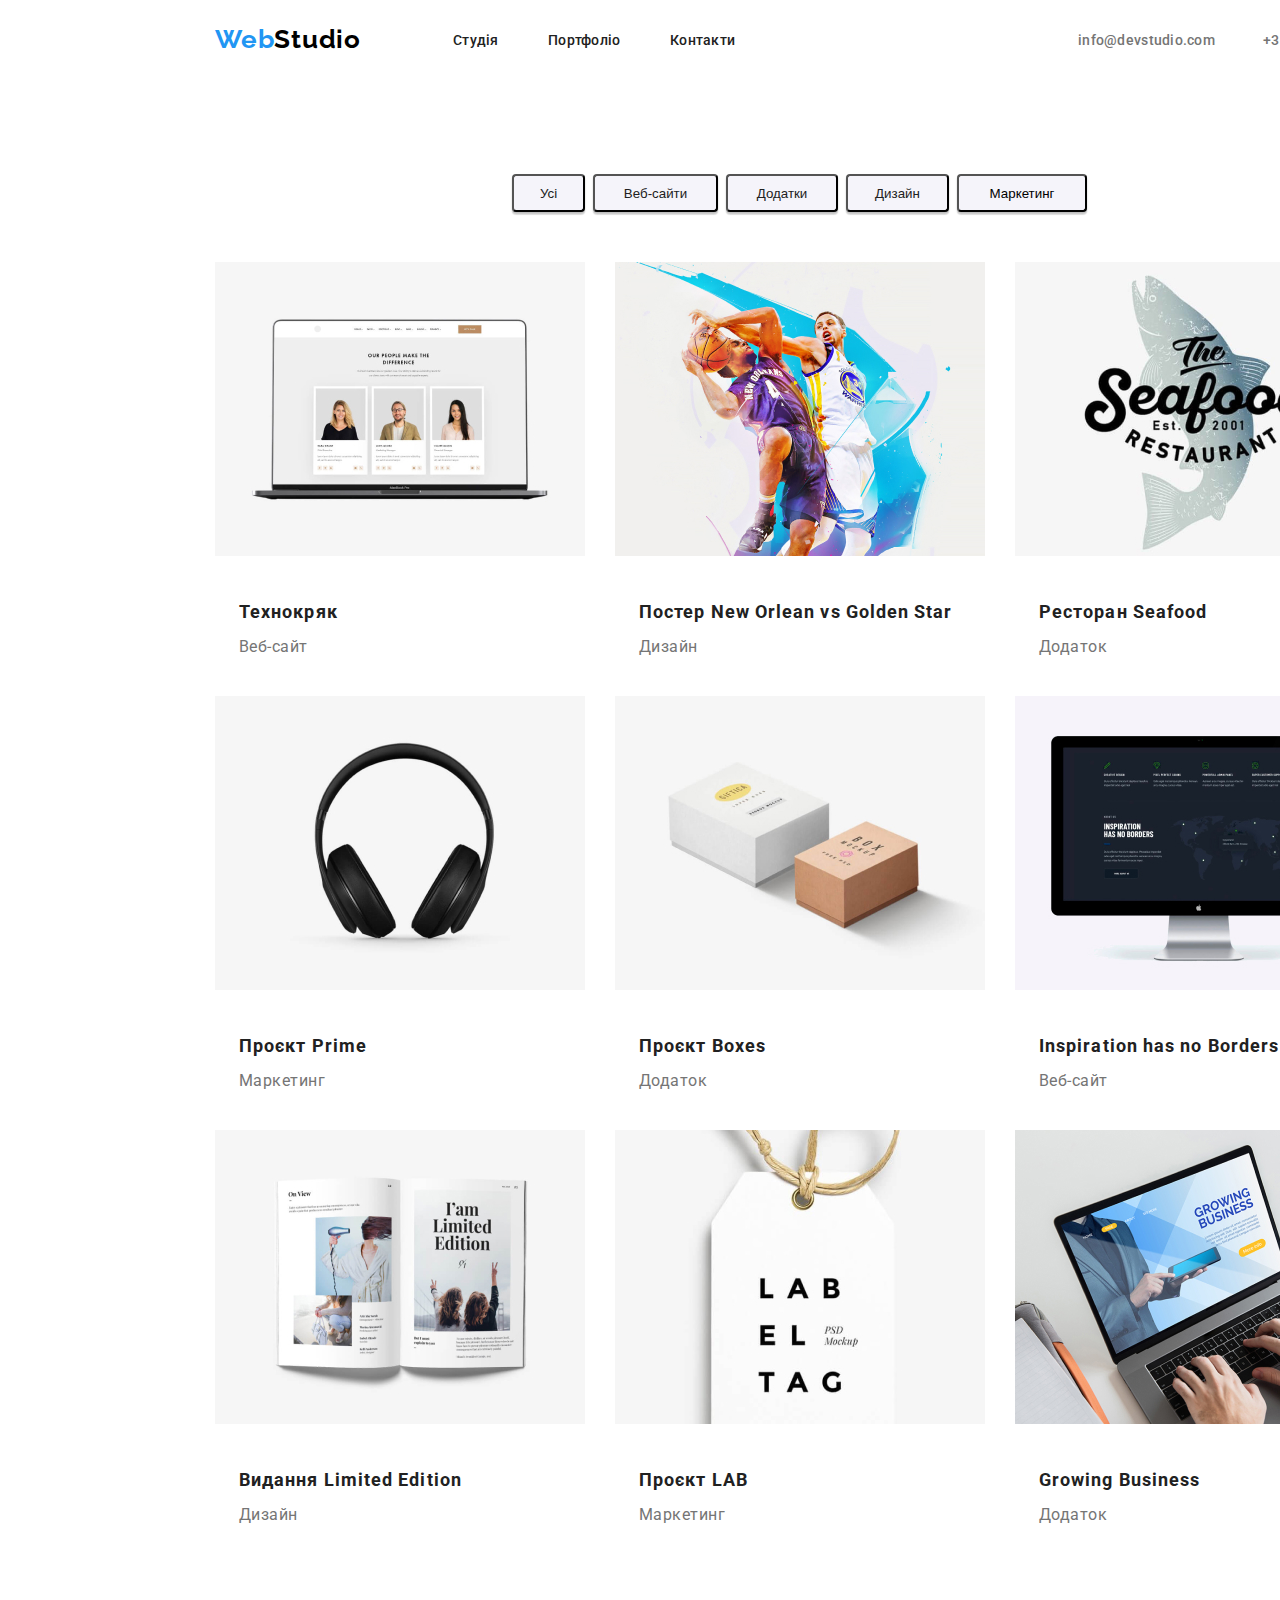
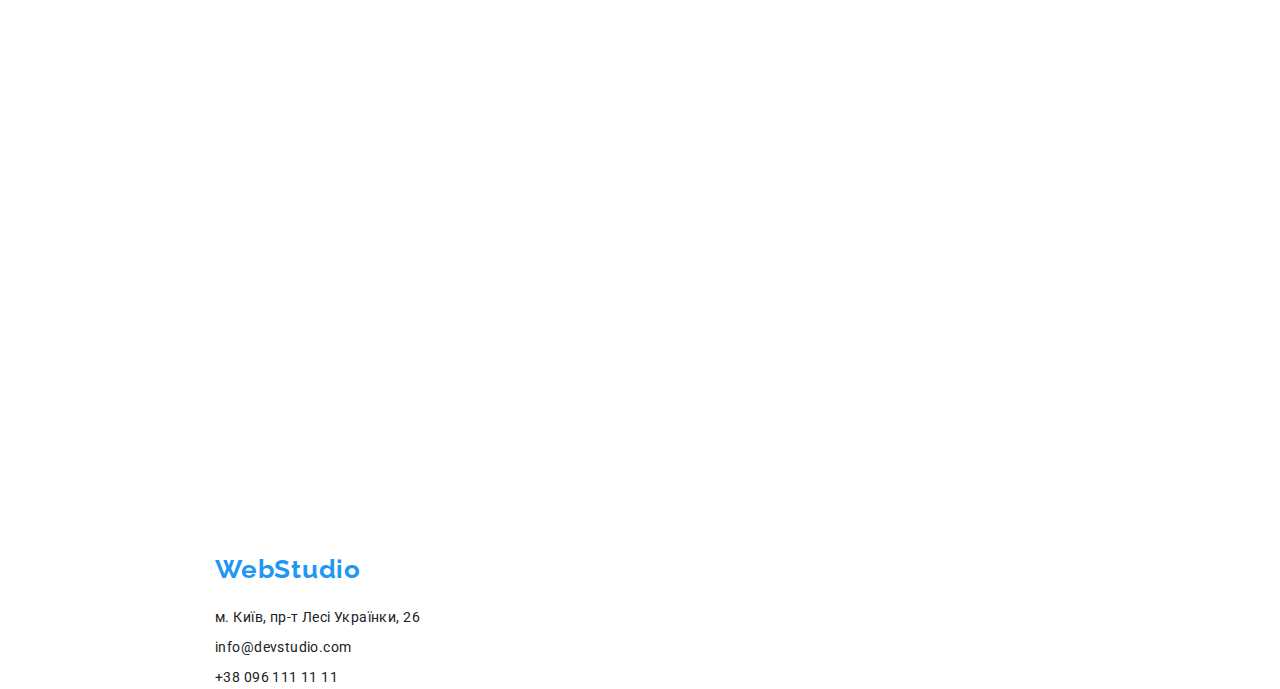
==== commit 5dd78d2d: "New" ====
--- a/portfolio.html
+++ b/portfolio.html
@@ -14,6 +14,7 @@
         text-decoration: none;
        } </style>
     <style>@import url(https://fonts.googleapis.com/css?family=Roboto:100,100italic,300,300italic,regular,italic,500,500italic,700,700italic,900,900italic);
+    @import url(https://fonts.googleapis.com/css?family=Raleway:100,200,300,regular,500,600,700,800,900,100italic,200italic,300italic,italic,500italic,600italic,700italic,800italic,900italic);
     </style>
 
     <link rel="stylesheet" href="./css/styles.css" />
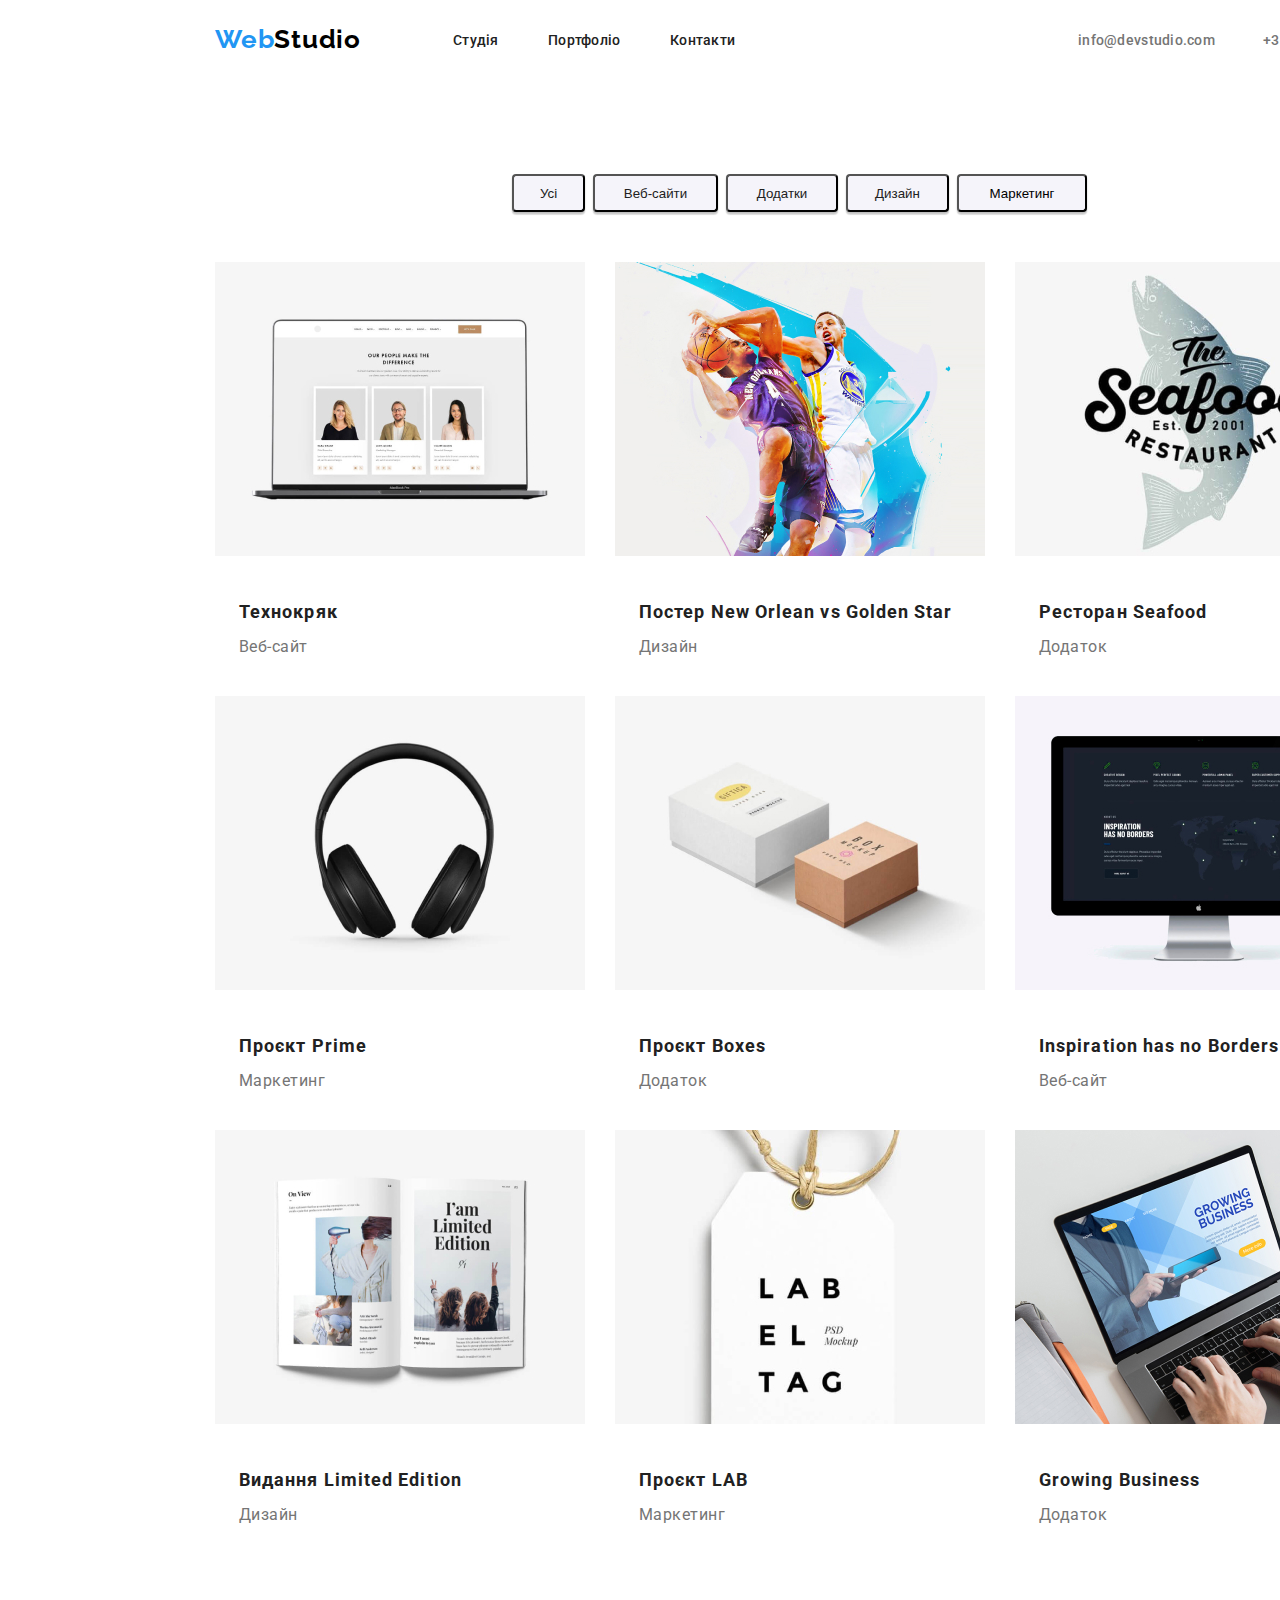
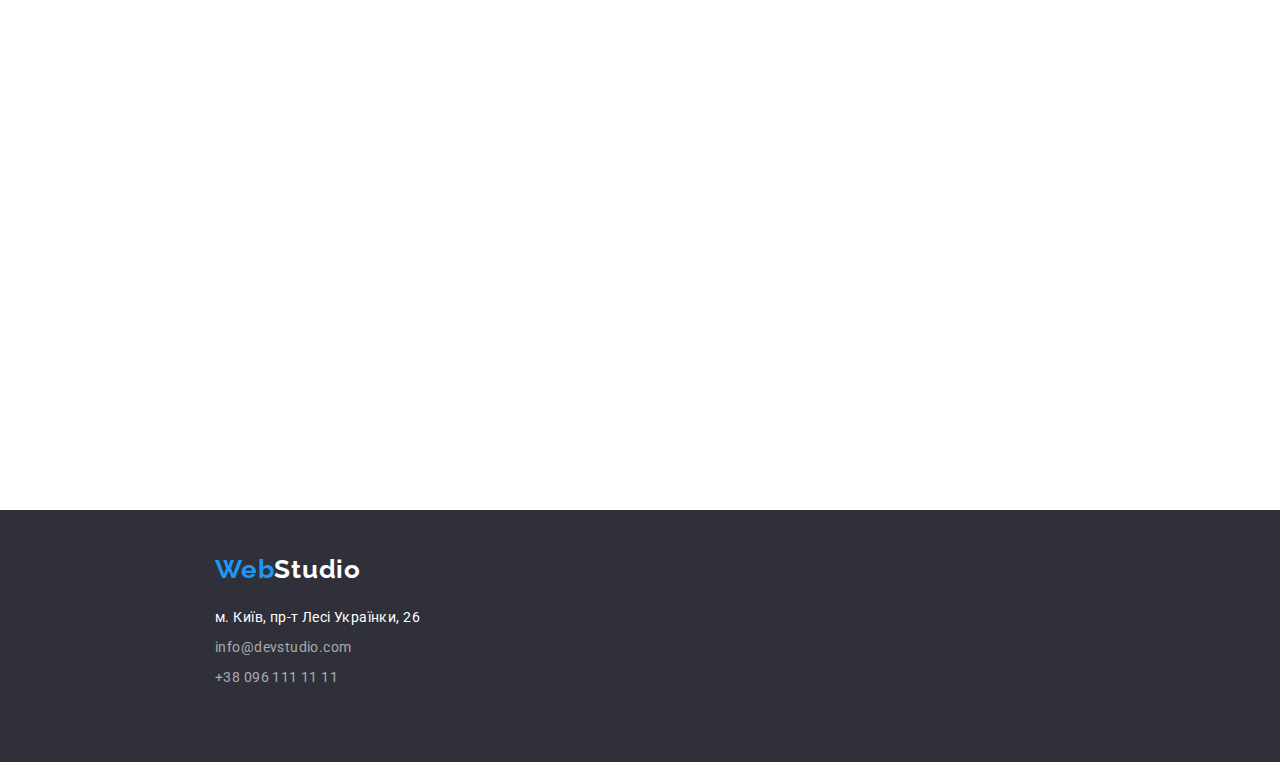
==== commit ef1061c3: "new" ====
--- a/portfolio.html
+++ b/portfolio.html
@@ -5,161 +5,185 @@
     <meta http-equiv="X-UA-Compatible" content="IE=edge" />
     <meta name="viewport" content="width=300, initial-scale=1.0" />
     <title>Document</title>
-    <style>
-      li {
-        list-style-type: none;
-      }
-    </style>
-    <style>   a { 
-        text-decoration: none;
-       } </style>
-    <style>@import url(https://fonts.googleapis.com/css?family=Roboto:100,100italic,300,300italic,regular,italic,500,500italic,700,700italic,900,900italic);
-    @import url(https://fonts.googleapis.com/css?family=Raleway:100,200,300,regular,500,600,700,800,900,100italic,200italic,300italic,italic,500italic,600italic,700italic,800italic,900italic);
-    </style>
-
+    <link
+      rel="stylesheet"
+      href="https://fonts.googleapis.com/css?family=Roboto:100,100italic,300,300italic,regular,italic,500,500italic,700,700italic,900,900italic;"
+    />
+    <link
+      rel="stylesheet"
+      href="https://fonts.googleapis.com/css?family=Raleway:100,200,300,regular,500,600,700,800,900,100italic,200italic,300italic,italic,500italic,600italic,700italic,800italic,900italic;"
+    />
     <link rel="stylesheet" href="./css/styles.css" />
   </head>
-  <body>
+  <body class="font-family">
     <header class="header">
-        <nav>
-            <a href="./index.html" class="logo">Web<span>Studio</span></a>
-    
-            <ul class="site-nav list">
-              <li><a href="" class="linka">Студія</a></li>
-              <li><a href="./portfolio.html" class="linkb">Портфоліо</a></li>
-              <li><a href="" class="linkc">Контакти</a></li>
-            </ul>
-            <ul class="auth-nav list">
-              <li><a href="mailto:info@devstudio.com" class="linkd">info@devstudio.com</a></li>
-              <li><a href="tel:+380961111111" class="linke">+38 096 111 11 11</a></li>
-            </ul>
-          </nav>
+      <nav>
+        <a href="./index.html" class="logo">Web<span>Studio</span></a>
+
+        <ul class="site-nav list">
+          <li><a href="" class="link-a">Студія</a></li>
+          <li><a href="./portfolio.html" class="link-b">Портфоліо</a></li>
+          <li><a href="" class="link-c">Контакти</a></li>
+        </ul>
+        <ul class="auth-nav list">
+          <li>
+            <a href="mailto:info@devstudio.com" class="link-d"
+              >info@devstudio.com</a
+            >
+          </li>
+          <li>
+            <a href="tel:+380961111111" class="link-e">+38 096 111 11 11</a>
+          </li>
+        </ul>
+      </nav>
     </header>
     <main>
-      <section class="filtr">
-        <ul>
-          <li><button class="filtr-buttona" type="button">Усі</button></li>
+      <section>
+        <ul class="filtr">
+          <li><button class="filtr-button-a" type="button">Усі</button></li>
 
           <li>
-            <button class="filtr-buttonb" type="button">Веб-сайти</button>
+            <button class="filtr-button-b" type="button">Веб-сайти</button>
           </li>
 
-          <li><button class="filtr-buttonc" type="button">Додатки</button></li>
-          <li><button class="filtr-buttond" type="button">Дизайн</button></li>
+          <li><button class="filtr-button-c" type="button">Додатки</button></li>
+          <li><button class="filtr-button-d" type="button">Дизайн</button></li>
           <li>
-            <button class="filtr-buttone" type="button">Маркетинг</button>
+            <button class="filtr-button-e" type="button">Маркетинг</button>
           </li>
         </ul>
-      </section>
-      <section class="examples">
-        <ul>
+        <ul class="examples">
           <li>
-            <img
-              class="examples-img-a"
-              src="./images/img10.jpg"
-              width="370"
-              alt="Технокряк"
-            />
-            <h3 class="head-a">Технокряк</h3>
-            <p class="view-a">Веб-сайт</p>
+            <a href="">
+              <img
+                class="examples-img-a"
+                src="./images/img10.jpg"
+                width="370"
+                alt="Технокряк"
+              />
+              <h3 class="head-a">Технокряк</h3>
+              <p class="view-a">Веб-сайт</p>
+            </a>
           </li>
           <li>
-            <img
-              class="examples-img-b"
-              src="./images/img11.jpg"
-              width="370"
-              alt="Постер New Orlean vs Golden Star"
-            />
-            <h3 class="head-b">Постер New Orlean vs Golden Star</h3>
-            <p class="view-b">Дизайн</p>
+            <a href="">
+              <img
+                class="examples-img-b"
+                src="./images/img11.jpg"
+                width="370"
+                alt="Постер New Orlean vs Golden Star"
+              />
+              <h3 class="head-b">Постер New Orlean vs Golden Star</h3>
+              <p class="view-b">Дизайн</p>
+            </a>
           </li>
           <li>
-            <img
-              class="examples-img-c"
-              src="./images/img12.jpg"
-              width="370"
-              alt="Ресторан Seafood"
-            />
-            <h3 class="head-c">Ресторан Seafood</h3>
-            <p class="view-c">Додаток</p>
+            <a href="">
+              <img
+                class="examples-img-c"
+                src="./images/img12.jpg"
+                width="370"
+                alt="Ресторан Seafood"
+              />
+              <h3 class="head-c">Ресторан Seafood</h3>
+              <p class="view-c">Додаток</p>
+            </a>
           </li>
           <li>
-            <img
-              class="examples-img-d"
-              src="./images/img13.jpg"
-              width="370"
-              alt="Проєкт Prime"
-            />
-            <h3 class="head-d">Проєкт Prime</h3>
-            <p class="view-d">Маркетинг</p>
+            <a href="">
+              <img
+                class="examples-img-d"
+                src="./images/img13.jpg"
+                width="370"
+                alt="Проєкт Prime"
+              />
+              <h3 class="head-d">Проєкт Prime</h3>
+              <p class="view-d">Маркетинг</p>
+            </a>
           </li>
           <li>
-            <img
-              class="examples-img-e"
-              src="./images/img14.jpg"
-              width="370"
-              alt="Проєкт Boxes"
-            />
-            <h3 class="head-e">Проєкт Boxes</h3>
-            <p class="view-e">Додаток</p>
+            <a href="">
+              <img
+                class="examples-img-e"
+                src="./images/img14.jpg"
+                width="370"
+                alt="Проєкт Boxes"
+              />
+              <h3 class="head-e">Проєкт Boxes</h3>
+              <p class="view-e">Додаток</p>
+            </a>
           </li>
           <li>
-            <img
-              class="examples-img-f"
-              src="./images/img15.jpg"
-              width="370"
-              alt="Inspiration has no Borders"
-            />
-            <h3 class="head-f">Inspiration has no Borders</h3>
-            <p class="view-f">Веб-сайт</p>
+            <a href="">
+              <img
+                class="examples-img-f"
+                src="./images/img15.jpg"
+                width="370"
+                alt="Inspiration has no Borders"
+              />
+              <h3 class="head-f">Inspiration has no Borders</h3>
+              <p class="view-f">Веб-сайт</p>
+            </a>
           </li>
           <li>
-            <img
-              class="examples-img-g"
-              src="./images/img16.jpg"
-              width="370"
-              alt="Видання Limited Edition"
-            />
-            <h3 class="head-g">Видання Limited Edition</h3>
-            <p class="view-g">Дизайн</p>
+            <a href="">
+              <img
+                class="examples-img-g"
+                src="./images/img16.jpg"
+                width="370"
+                alt="Видання Limited Edition"
+              />
+              <h3 class="head-g">Видання Limited Edition</h3>
+              <p class="view-g">Дизайн</p>
+            </a>
           </li>
           <li>
-            <img
-              class="examples-img-h"
-              src="./images/img17.jpg"
-              width="370"
-              alt="Проєкт LAB"
-            />
-            <h3 class="head-h">Проєкт LAB</h3>
-            <p class="view-h">Маркетинг</p>
+            <a href="">
+              <img
+                class="examples-img-h"
+                src="./images/img17.jpg"
+                width="370"
+                alt="Проєкт LAB"
+              />
+              <h3 class="head-h">Проєкт LAB</h3>
+              <p class="view-h">Маркетинг</p>
+            </a>
           </li>
           <li>
-            <img
-              class="examples-img-i"
-              src="./images/img18.jpg"
-              width="370"
-              alt="Growing Business"
-            />
-            <h3 class="head-i">Growing Business</h3>
-            <p class="view-i">Додаток</p>
+            <a href="">
+              <img
+                class="examples-img-i"
+                src="./images/img18.jpg"
+                width="370"
+                alt="Growing Business"
+              />
+              <h3 class="head-i">Growing Business</h3>
+              <p class="view-i">Додаток</p>
+            </a>
           </li>
         </ul>
       </section>
     </main>
     <footer class="footer">
-        <p class="background"><a href="./index.html" class="logo-footer">WebStudio</a></p>
-        <address class="adress">
-          <ul>
-            <li>
-              <a
-                href="https://www.google.com/maps/search/леси+украинки+26/@50.3904957,30.3537571,13.4z"class="map"
-                >м. Київ, пр-т Лесі Українки, 26</a
-              >
-            </li>
-            <li><a href="mailto:info@devstudio.com"class="mail">info@devstudio.com</a></li>
-            <li><a href="tel:+380961111111"class="tel">+38 096 111 11 11</a></li>
-          </ul>
-        </address>
-      </footer>
+      <p class="fon"></p>
+      <a href="./index.html" class="logo-footer">Web<span>Studio</span></a>
+      <address class="adress">
+        <ul>
+          <li>
+            <a
+              href="https://www.google.com/maps/search/леси+украинки+26/@50.3904957,30.3537571,13.4z"
+              class="map"
+              >м. Київ, пр-т Лесі Українки, 26</a
+            >
+          </li>
+          <li>
+            <a href="mailto:info@devstudio.com" class="mail"
+              >info@devstudio.com</a
+            >
+          </li>
+          <li><a href="tel:+380961111111" class="tel">+38 096 111 11 11</a></li>
+        </ul>
+      </address>
+    </footer>
   </body>
 </html>
--- a/css/styles.css
+++ b/css/styles.css
@@ -1,7 +1,15 @@
+li {
+  list-style-type: none;
+}
+a {
+  text-decoration: none;
+}
+
 .font-family {
-    font-family: roboto;
-    color: #212121;
-}
+  font-family: roboto;
+  color: #212121;
+}
+
 /* навигация */
 .header {
   position: absolute;
@@ -20,7 +28,7 @@
   left: 215px;
   top: 24px;
 
-  font-family: "Raleway";
+  font-family: "raleway";
   font-style: normal;
   font-weight: 700;
   font-size: 26px;
@@ -28,27 +36,26 @@
   letter-spacing: 0.03em;
 }
 .logo {
-    color: #2196f3
-}
-.logo span{
-    color: #000000;
+  color: #2196f3;
+}
+.logo span {
+  color: #000000;
 }
 .logo .span {
-
-    position: absolute;
-    width: 145px;
-    height: 31px;
-    left: 215px;
-    top: 24px;
-  
-    font-family: "Raleway";
-    font-style: normal;
-    font-weight: 700;
-    font-size: 26px;
-    line-height: 31px;
-    letter-spacing: 0.03em;
-}
-.site-nav .linka {
+  position: absolute;
+  width: 145px;
+  height: 31px;
+  left: 215px;
+  top: 24px;
+
+  font-family: "Raleway";
+  font-style: normal;
+  font-weight: 700;
+  font-size: 26px;
+  line-height: 31px;
+  letter-spacing: 0.03em;
+}
+.site-nav .link-a {
   color: #212121;
   position: absolute;
   width: 45px;
@@ -64,8 +71,8 @@
   letter-spacing: 0.02em;
 }
 
-.site-nav .linka:hover,
-.site-nav .linka:focus {
+.site-nav .link-a:hover,
+.site-nav .link-a:focus {
   color: #2196f3;
   position: absolute;
   width: 45px;
@@ -81,7 +88,7 @@
   letter-spacing: 0.02em;
 }
 
-.site-nav .linkb {
+.site-nav .link-b {
   color: #212121;
   position: absolute;
   width: 72px;
@@ -97,8 +104,8 @@
   letter-spacing: 0.02em;
 }
 
-.site-nav .linkb:hover,
-.site-nav .linkb:focus {
+.site-nav .link-b:hover,
+.site-nav .link-b:focus {
   color: #2196f3;
   position: absolute;
   width: 72px;
@@ -114,7 +121,7 @@
   letter-spacing: 0.02em;
 }
 
-.site-nav .linkc {
+.site-nav .link-c {
   color: #212121;
   position: absolute;
   width: 64px;
@@ -130,8 +137,8 @@
   letter-spacing: 0.02em;
 }
 
-.site-nav .linkc:hover,
-.site-nav .linkc:focus {
+.site-nav .link-c:hover,
+.site-nav .link-c:focus {
   color: #2196f3;
   position: absolute;
   width: 64px;
@@ -148,7 +155,7 @@
 }
 /* авторизация */
 
-.auth-nav .linkd {
+.auth-nav .link-d {
   color: #757575;
   position: absolute;
   width: 135px;
@@ -164,8 +171,8 @@
   letter-spacing: 0.02em;
 }
 
-.auth-nav .linkd:hover,
-.auth-nav .linkd:focus {
+.auth-nav .link-d:hover,
+.auth-nav .link-d:focus {
   color: #2196f3;
   position: absolute;
   width: 135px;
@@ -181,7 +188,7 @@
   letter-spacing: 0.02em;
 }
 
-.auth-nav .linke {
+.auth-nav .link-e {
   color: #757575;
   position: absolute;
   width: 122px;
@@ -197,8 +204,8 @@
   letter-spacing: 0.02em;
 }
 
-.auth-nav .linke:hover,
-.auth-nav .linke:focus {
+.auth-nav .link-e:hover,
+.auth-nav .link-e:focus {
   color: #2196f3;
   position: absolute;
   width: 122px;
@@ -423,7 +430,7 @@
   color: #212121;
 }
 
-.work .a {
+.work .work-a {
   position: absolute;
   width: 370px;
   height: 294px;
@@ -434,7 +441,7 @@
   mix-blend-mode: normal;
 }
 
-.work .b {
+.work .work-b {
   position: absolute;
   width: 370px;
   height: 294px;
@@ -444,7 +451,7 @@
   background: url(web-ui-designers-are-developing-application-smartphones-team-creators-is-working-interface-mobile-phones_8119-2713.jpg);
 }
 
-.work .c {
+.work .work-c {
   position: absolute;
   width: 370px;
   height: 294px;
@@ -456,24 +463,24 @@
 
 /* Наша команда */
 
+.section-title {
+  position: absolute;
+  width: 300px;
+  height: 42px;
+  left: 668px;
+  top: 1540px;
+  font-family: "Roboto";
+  font-style: normal;
+  font-weight: 700;
+  font-size: 36px;
+  line-height: 42px;
+  text-align: center;
+  letter-spacing: 0.03em;
+  color: #212121;
+}
 /* Ігор Дем'яненко */
 
-.section-title {
-    position: absolute;
-    width: 300px;
-    height: 42px;
-    left: 668px;
-    top: 1540px;
-    font-family: 'Roboto';
-    font-style: normal;
-    font-weight: 700;
-    font-size: 36px;
-    line-height: 42px;
-    text-align: center;
-    letter-spacing: 0.03em;
-    color: #212121;}
-
-.product-designer .a {
+.product-designer .photo {
   position: absolute;
   width: 270px;
   height: 260px;
@@ -484,7 +491,7 @@
   border-radius: 0px;
 }
 
-.product-designer .b {
+.product-designer .name {
   position: absolute;
   width: 150px;
   height: 19px;
@@ -502,7 +509,7 @@
   color: #212121;
 }
 
-.product-designer .c {
+.product-designer .job {
   position: absolute;
   width: 150px;
   height: 19px;
@@ -522,7 +529,7 @@
 
 /* Ольга Рєпіна */
 
-.frontend-developer .a {
+.frontend-developer .photo {
   position: absolute;
   width: 270px;
   height: 260px;
@@ -533,7 +540,7 @@
   border-radius: 0px;
 }
 
-.frontend-developer .b {
+.frontend-developer .name {
   position: absolute;
   width: 104px;
   height: 19px;
@@ -551,7 +558,7 @@
   color: #212121;
 }
 
-.frontend-developer .c {
+.frontend-developer .job {
   position: absolute;
   width: 147px;
   height: 19px;
@@ -571,7 +578,7 @@
 
 /* Микола Тарасов */
 
-.marketing .a {
+.marketing .photo {
   position: absolute;
   width: 270px;
   height: 260px;
@@ -582,7 +589,7 @@
   border-radius: 0px;
 }
 
-.marketing .b {
+.marketing .name {
   position: absolute;
   width: 133px;
   height: 19px;
@@ -600,7 +607,7 @@
   color: #212121;
 }
 
-.marketing .c {
+.marketing .job {
   position: absolute;
   width: 76px;
   height: 19px;
@@ -620,7 +627,7 @@
 
 /* Михайло Єрмаков */
 
-.ui-designer .a {
+.ui-designer .photo {
   position: absolute;
   width: 270px;
   height: 260px;
@@ -631,7 +638,7 @@
   border-radius: 0px;
 }
 
-.ui-designer .b {
+.ui-designer .name {
   position: absolute;
   width: 150px;
   height: 19px;
@@ -649,7 +656,7 @@
   color: #212121;
 }
 
-.ui-designer .c {
+.ui-designer .job {
   position: absolute;
   width: 87px;
   height: 19px;
@@ -667,45 +674,47 @@
   color: #757575;
 }
 
-/* footer */ 
-
- 
-.footer .background .logo-footer {
-    position: absolute;
-    width: 145px;
-    height: 31px;
-    left: 215px;
-    top: 2154px;
-    
-    font-family: 'Raleway';
-    font-style: normal;
-    font-weight: 700;
-    font-size: 26px;
-    line-height: 31px;
-    /* identical to box height */
-    letter-spacing: 0.03em;
-    
-    color: #2196F3;
-  
-}
-
+/* footer */
+
+.footer .logo-footer {
+  position: absolute;
+  width: 145px;
+  height: 31px;
+  left: 215px;
+  top: 2154px;
+
+  font-family: "Raleway";
+  font-style: normal;
+  font-weight: 700;
+  font-size: 26px;
+  line-height: 31px;
+  /* identical to box height */
+  letter-spacing: 0.03em;
+}
+
+.logo-footer {
+  color: #2196f3;
+}
+
+.logo-footer span {
+  color: #ffffff;
+}
 
 .map {
-    position: absolute;
-    width: 231px;
-    height: 21px;
-    left: 215px;
-    top: 2205px;
-    
-    font-family: 'Roboto';
-    font-style: normal;
-    font-weight: 400;
-    font-size: 14px;
-    line-height: 24px;
-    /* or 171% */
-    letter-spacing: 0.03em;
-    
-    color: #212121;
+  position: absolute;
+  width: 231px;
+  height: 21px;
+  left: 215px;
+  top: 2205px;
+
+  font-family: "Roboto";
+  font-style: normal;
+  font-weight: 400;
+  font-size: 14px;
+  line-height: 24px;
+  letter-spacing: 0.03em;
+
+  color: #ffffff;
 }
 
 .footer .mail {
@@ -722,7 +731,7 @@
   line-height: 24px;
   letter-spacing: 0.03em;
 
-  color: #212121;
+  color: rgba(255, 255, 255, 0.6);
 }
 
 .footer .tel {
@@ -739,14 +748,23 @@
   line-height: 24px;
   letter-spacing: 0.03em;
 
-  color: #212121;
-}
-
+  color: rgba(255, 255, 255, 0.6);
+}
+
+.fon {
+  position: absolute;
+  width: 1600px;
+  height: 252px;
+  left: 0px;
+  top: 2094px;
+
+  background-color: #2f303a;
+}
 /* Портфолио */
 
 /* фильтр */
 
-.filtr .filtr-buttona {
+.filtr .filtr-button-a {
   color: #212121;
   position: absolute;
   width: 73px;
@@ -760,7 +778,7 @@
   border-radius: 4px;
 }
 
-.filtr .filtr-buttona:hover {
+.filtr .filtr-button-a:hover {
   color: #ffffff;
   position: absolute;
   width: 73px;
@@ -775,7 +793,7 @@
   border-radius: 4px;
 }
 
-.filtr .filtr-buttonb {
+.filtr .filtr-button-b {
   color: #212121;
   position: absolute;
   width: 125px;
@@ -789,7 +807,7 @@
   border-radius: 4px;
 }
 
-.filtr .filtr-buttonb:hover {
+.filtr .filtr-button-b:hover {
   color: #ffffff;
   position: absolute;
   width: 125px;
@@ -803,7 +821,7 @@
     0px 2px 2px rgba(0, 0, 0, 0.12);
 }
 
-.filtr .filtr-buttonc {
+.filtr .filtr-button-c {
   color: #212121;
   position: absolute;
   position: absolute;
@@ -818,7 +836,7 @@
   border-radius: 4px;
 }
 
-.filtr .filtr-buttonc:hover {
+.filtr .filtr-button-c:hover {
   color: #ffffff;
   position: absolute;
   position: absolute;
@@ -833,7 +851,7 @@
   border-radius: 4px;
 }
 
-.filtr .filtr-buttond {
+.filtr .filtr-button-d {
   color: #212121;
   position: absolute;
   width: 103px;
@@ -847,7 +865,7 @@
   border-radius: 4px;
 }
 
-.filtr .filtr-buttond:hover {
+.filtr .filtr-button-d:hover {
   color: #ffffff;
   position: absolute;
   width: 103px;
@@ -861,7 +879,7 @@
   border-radius: 4px;
 }
 
-.filtr .filtr-buttone {
+.filtr .filtr-button-e {
   position: absolute;
   width: 130px;
   height: 38px;
@@ -874,7 +892,7 @@
   border-radius: 4px;
 }
 
-.filtr .filtr-buttone:hover {
+.filtr .filtr-button-e:hover {
   color: #ffffff;
   position: absolute;
   width: 130px;
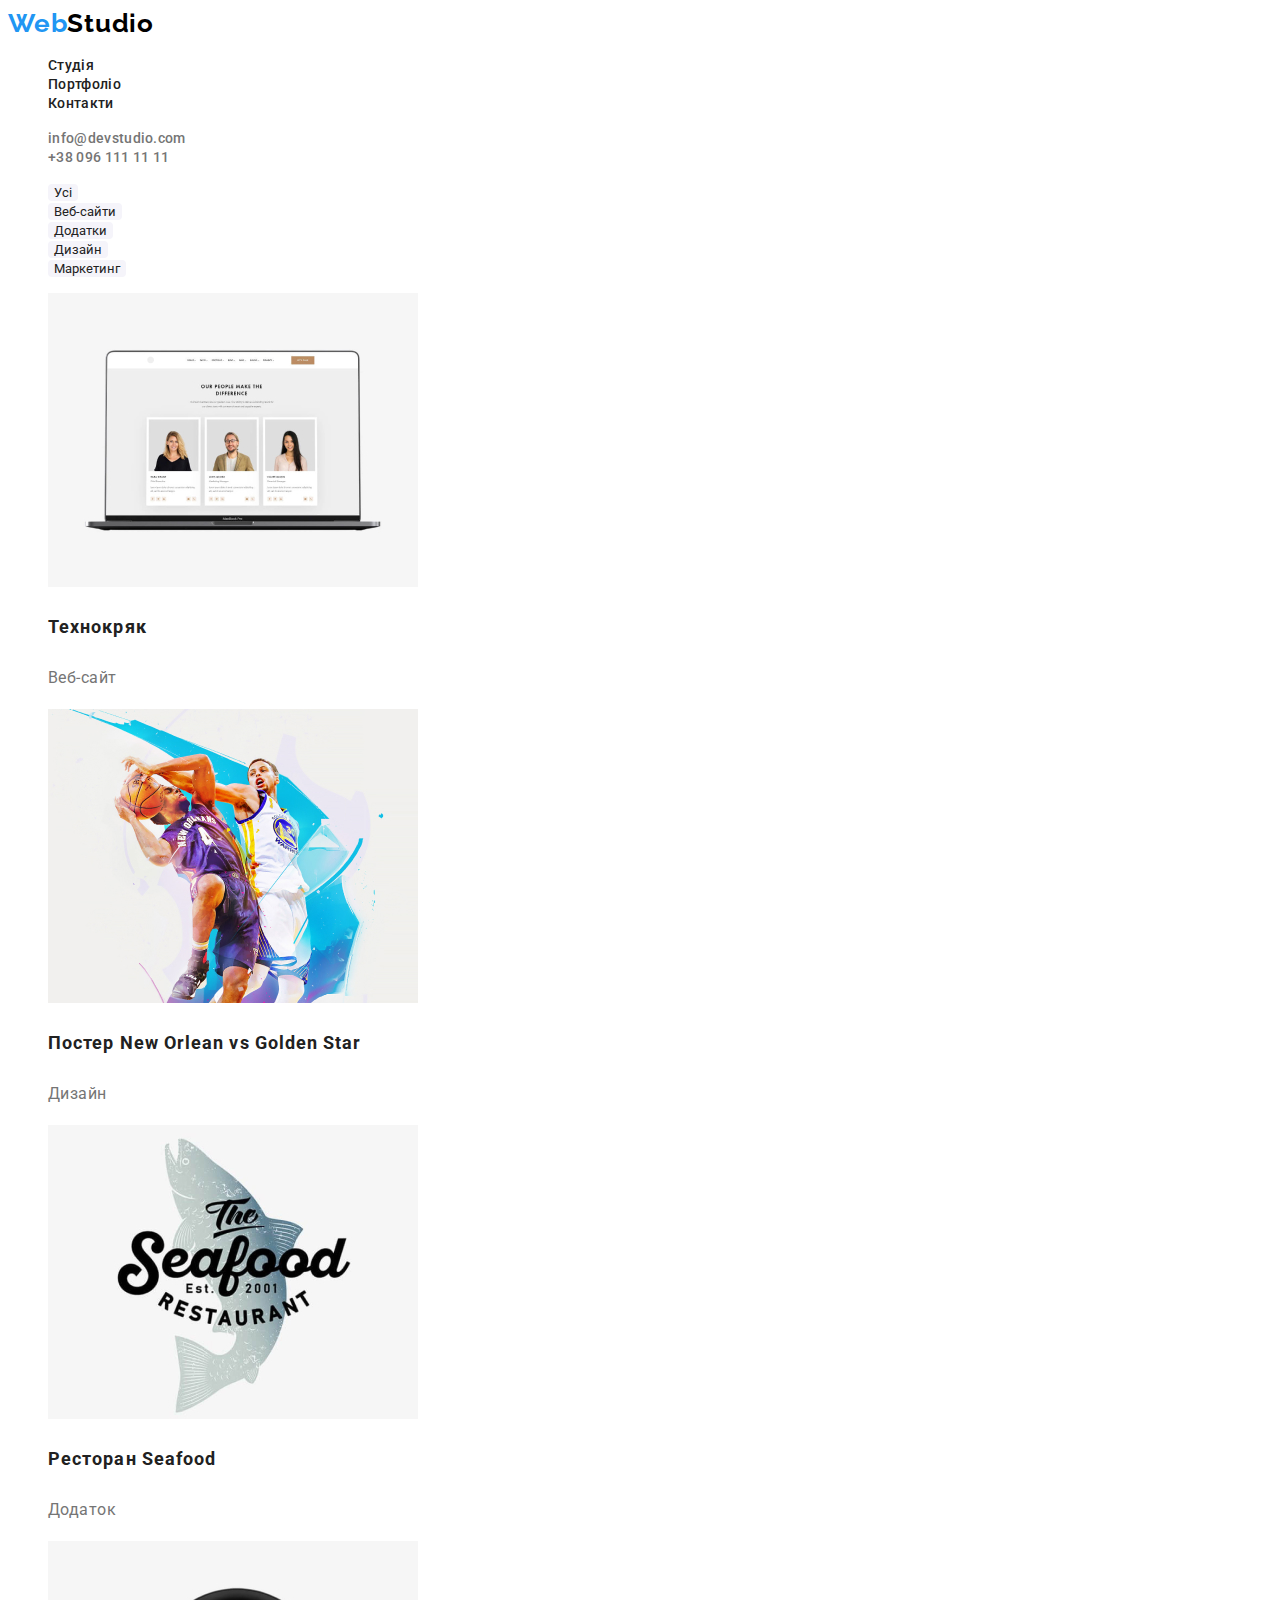
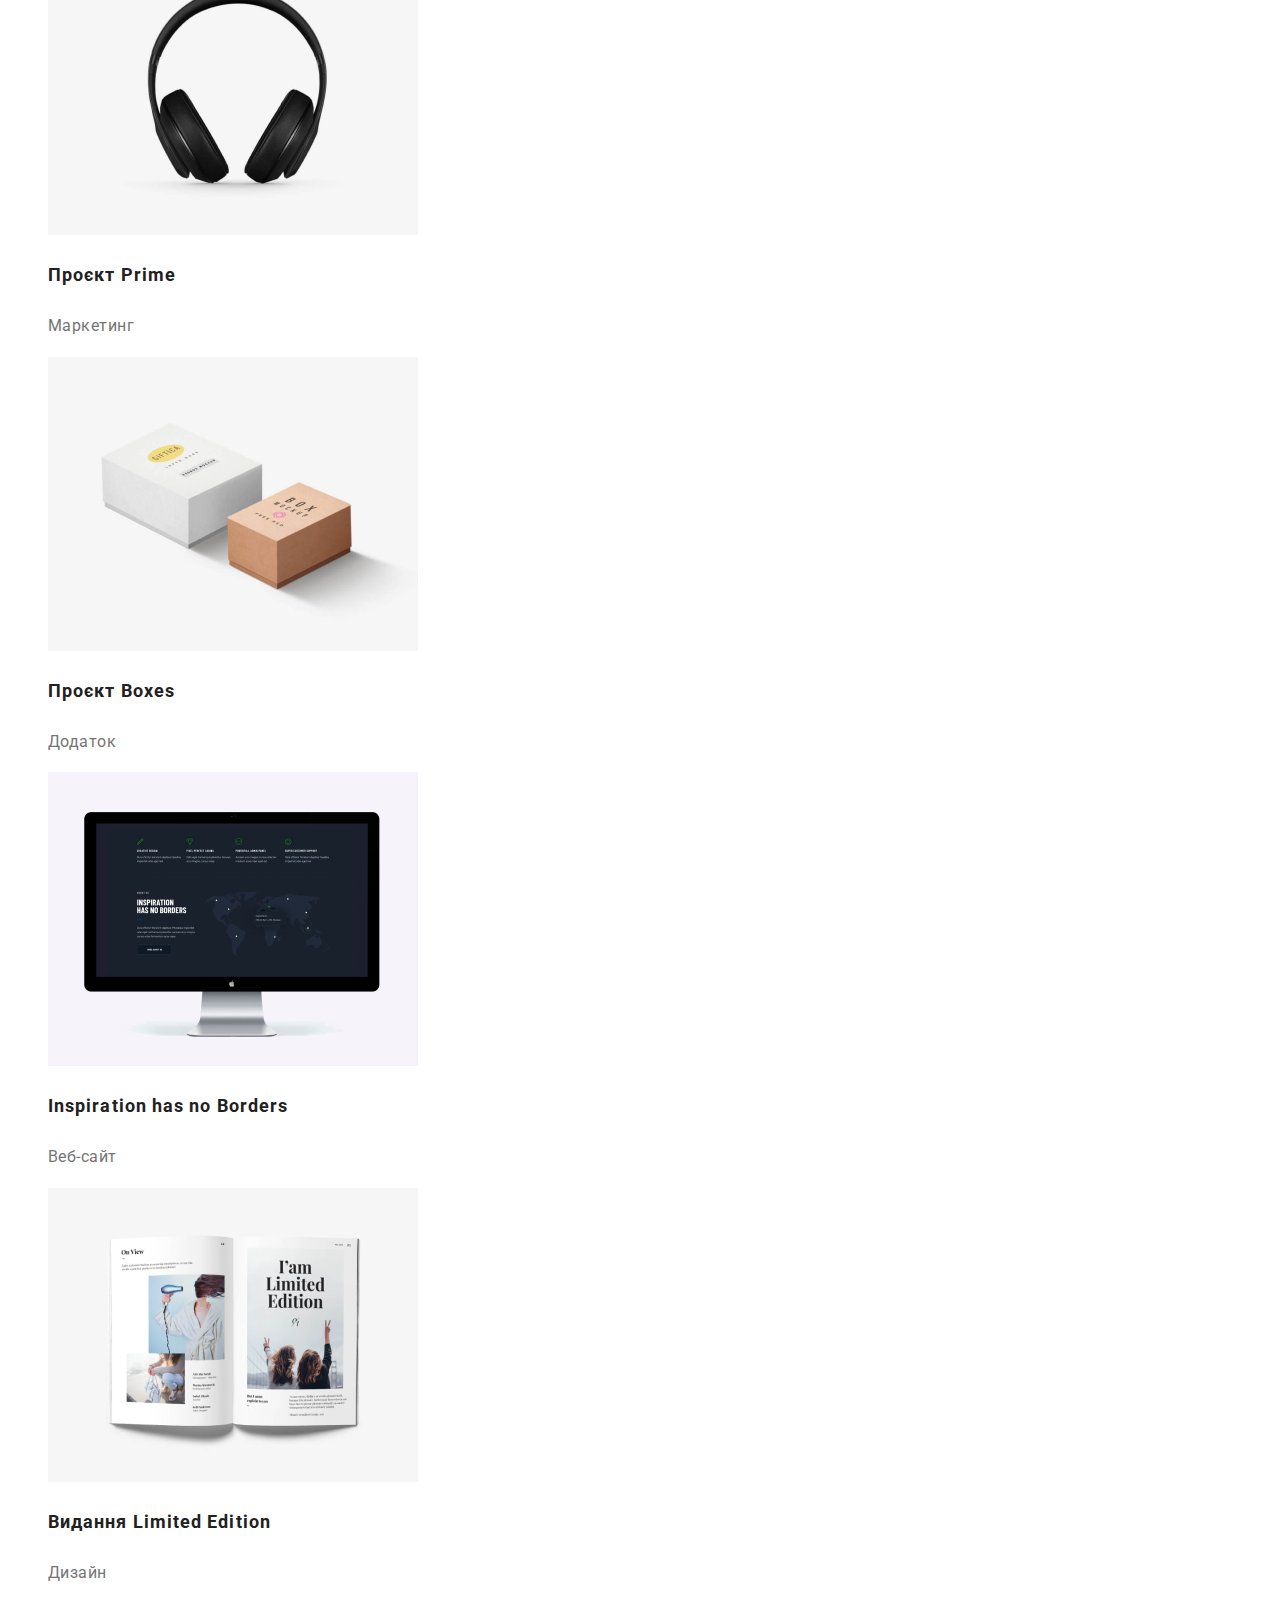
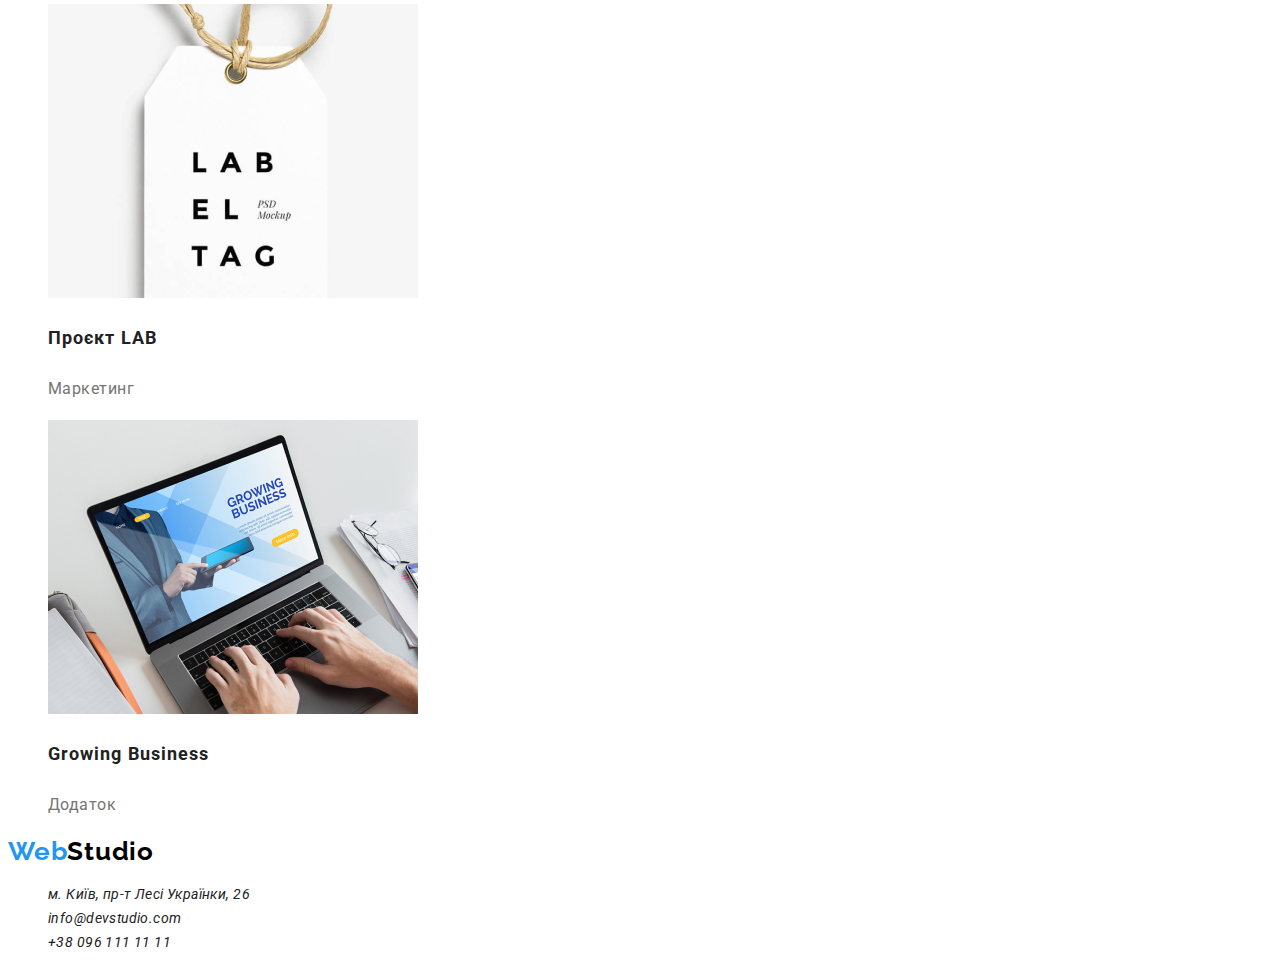
==== commit 907b8051: "new" ====
--- a/portfolio.html
+++ b/portfolio.html
@@ -6,12 +6,8 @@
     <meta name="viewport" content="width=300, initial-scale=1.0" />
     <title>Document</title>
     <link
+      href="https://fonts.googleapis.com/css2?family=Raleway:wght@700&family=Roboto:wght@400;500;700;900&display=swap"
       rel="stylesheet"
-      href="https://fonts.googleapis.com/css?family=Roboto:100,100italic,300,300italic,regular,italic,500,500italic,700,700italic,900,900italic;"
-    />
-    <link
-      rel="stylesheet"
-      href="https://fonts.googleapis.com/css?family=Raleway:100,200,300,regular,500,600,700,800,900,100italic,200italic,300italic,italic,500italic,600italic,700italic,800italic,900italic;"
     />
     <link rel="stylesheet" href="./css/styles.css" />
   </head>
@@ -21,7 +17,7 @@
         <a href="./index.html" class="logo">Web<span>Studio</span></a>
 
         <ul class="site-nav list">
-          <li><a href="" class="link-a">Студія</a></li>
+          <li><a href="./index.html" class="link-a">Студія</a></li>
           <li><a href="./portfolio.html" class="link-b">Портфоліо</a></li>
           <li><a href="" class="link-c">Контакти</a></li>
         </ul>
@@ -40,125 +36,125 @@
     <main>
       <section>
         <ul class="filtr">
-          <li><button class="filtr-button-a" type="button">Усі</button></li>
+          <li><button class="filtr-button" type="button">Усі</button></li>
 
           <li>
-            <button class="filtr-button-b" type="button">Веб-сайти</button>
+            <button class="filtr-button" type="button">Веб-сайти</button>
           </li>
 
-          <li><button class="filtr-button-c" type="button">Додатки</button></li>
-          <li><button class="filtr-button-d" type="button">Дизайн</button></li>
+          <li><button class="filtr-button" type="button">Додатки</button></li>
+          <li><button class="filtr-button" type="button">Дизайн</button></li>
           <li>
-            <button class="filtr-button-e" type="button">Маркетинг</button>
+            <button class="filtr-button" type="button">Маркетинг</button>
           </li>
         </ul>
         <ul class="examples">
           <li>
             <a href="">
               <img
-                class="examples-img-a"
+                class="examples-img"
                 src="./images/img10.jpg"
                 width="370"
                 alt="Технокряк"
               />
-              <h3 class="head-a">Технокряк</h3>
-              <p class="view-a">Веб-сайт</p>
+              <h3 class="head">Технокряк</h3>
+              <p class="view">Веб-сайт</p>
             </a>
           </li>
           <li>
             <a href="">
               <img
-                class="examples-img-b"
+                class="examples-img"
                 src="./images/img11.jpg"
                 width="370"
                 alt="Постер New Orlean vs Golden Star"
               />
-              <h3 class="head-b">Постер New Orlean vs Golden Star</h3>
-              <p class="view-b">Дизайн</p>
+              <h3 class="head">Постер New Orlean vs Golden Star</h3>
+              <p class="view">Дизайн</p>
             </a>
           </li>
           <li>
             <a href="">
               <img
-                class="examples-img-c"
+                class="examples-img"
                 src="./images/img12.jpg"
                 width="370"
                 alt="Ресторан Seafood"
               />
-              <h3 class="head-c">Ресторан Seafood</h3>
-              <p class="view-c">Додаток</p>
+              <h3 class="head">Ресторан Seafood</h3>
+              <p class="view">Додаток</p>
             </a>
           </li>
           <li>
             <a href="">
               <img
-                class="examples-img-d"
+                class="examples-img"
                 src="./images/img13.jpg"
                 width="370"
                 alt="Проєкт Prime"
               />
-              <h3 class="head-d">Проєкт Prime</h3>
-              <p class="view-d">Маркетинг</p>
+              <h3 class="head">Проєкт Prime</h3>
+              <p class="view">Маркетинг</p>
             </a>
           </li>
           <li>
             <a href="">
               <img
-                class="examples-img-e"
+                class="examples-img"
                 src="./images/img14.jpg"
                 width="370"
                 alt="Проєкт Boxes"
               />
-              <h3 class="head-e">Проєкт Boxes</h3>
-              <p class="view-e">Додаток</p>
+              <h3 class="head">Проєкт Boxes</h3>
+              <p class="view">Додаток</p>
             </a>
           </li>
           <li>
             <a href="">
               <img
-                class="examples-img-f"
+                class="examples-img"
                 src="./images/img15.jpg"
                 width="370"
                 alt="Inspiration has no Borders"
               />
-              <h3 class="head-f">Inspiration has no Borders</h3>
-              <p class="view-f">Веб-сайт</p>
+              <h3 class="head">Inspiration has no Borders</h3>
+              <p class="view">Веб-сайт</p>
             </a>
           </li>
           <li>
             <a href="">
               <img
-                class="examples-img-g"
+                class="examples-img"
                 src="./images/img16.jpg"
                 width="370"
                 alt="Видання Limited Edition"
               />
-              <h3 class="head-g">Видання Limited Edition</h3>
-              <p class="view-g">Дизайн</p>
+              <h3 class="head">Видання Limited Edition</h3>
+              <p class="view">Дизайн</p>
             </a>
           </li>
           <li>
             <a href="">
               <img
-                class="examples-img-h"
+                class="examples-img"
                 src="./images/img17.jpg"
                 width="370"
                 alt="Проєкт LAB"
               />
-              <h3 class="head-h">Проєкт LAB</h3>
-              <p class="view-h">Маркетинг</p>
+              <h3 class="head">Проєкт LAB</h3>
+              <p class="view">Маркетинг</p>
             </a>
           </li>
           <li>
             <a href="">
               <img
-                class="examples-img-i"
+                class="examples-img"
                 src="./images/img18.jpg"
                 width="370"
                 alt="Growing Business"
               />
-              <h3 class="head-i">Growing Business</h3>
-              <p class="view-i">Додаток</p>
+              <h3 class="head">Growing Business</h3>
+              <p class="view">Додаток</p>
             </a>
           </li>
         </ul>
--- a/css/styles.css
+++ b/css/styles.css
@@ -1,3 +1,10 @@
+:root {
+  --primary-text-color: #212121;
+  --title-text-color: #757575;
+  --hover-text-color: #2196f3;
+  --logo: #000000;
+}
+
 li {
   list-style-type: none;
 }
@@ -6,1291 +13,334 @@
 }
 
 .font-family {
-  font-family: roboto;
-  color: #212121;
+  font-family: "Roboto", sans-serif;
+  color: var(--title-text-color);
+  background-color: #ffffff;
+  font-weight: 400;
+  letter-spacing: 0.02em;
 }
 
 /* навигация */
 .header {
-  position: absolute;
-  width: 1600px;
-  height: 80px;
-  left: 0px;
-  top: 0px;
-
-  background: #ffffff;
 }
 .logo {
-  color: #2196f3;
-  position: absolute;
-  width: 145px;
-  height: 31px;
-  left: 215px;
-  top: 24px;
+  color: var(--hover-text-color);
 
   font-family: "raleway";
-  font-style: normal;
   font-weight: 700;
   font-size: 26px;
-  line-height: 31px;
+  line-height: 1.19;
   letter-spacing: 0.03em;
 }
 .logo {
-  color: #2196f3;
+  color: var(--hover-text-color);
 }
 .logo span {
-  color: #000000;
+  color: var(--logo);
 }
 .logo .span {
-  position: absolute;
-  width: 145px;
-  height: 31px;
-  left: 215px;
-  top: 24px;
-
   font-family: "Raleway";
-  font-style: normal;
   font-weight: 700;
   font-size: 26px;
-  line-height: 31px;
+  line-height: 1.19;
   letter-spacing: 0.03em;
 }
 .site-nav .link-a {
-  color: #212121;
-  position: absolute;
-  width: 45px;
-  height: 16px;
-  left: 453px;
-  top: 32px;
-
-  font-family: "Roboto";
-  font-style: normal;
-  font-weight: 500;
-  font-size: 14px;
-  line-height: 16px;
-  letter-spacing: 0.02em;
+  color: var(--primary-text-color);
+
+  font-weight: 500;
+  font-size: 14px;
+  line-height: 1.14;
 }
 
 .site-nav .link-a:hover,
 .site-nav .link-a:focus {
-  color: #2196f3;
-  position: absolute;
-  width: 45px;
-  height: 16px;
-  left: 453px;
-  top: 32px;
-
-  font-family: "Roboto";
-  font-style: normal;
-  font-weight: 500;
-  font-size: 14px;
-  line-height: 16px;
-  letter-spacing: 0.02em;
+  color: var(--hover-text-color);
+  font-weight: 500;
+  font-size: 14px;
+  line-height: 1.14;
 }
 
 .site-nav .link-b {
-  color: #212121;
-  position: absolute;
-  width: 72px;
-  height: 16px;
-  left: 548px;
-  top: 32px;
-
-  font-family: "Roboto";
-  font-style: normal;
-  font-weight: 500;
-  font-size: 14px;
-  line-height: 16px;
-  letter-spacing: 0.02em;
+  color: var(--primary-text-color);
+  font-weight: 500;
+  font-size: 14px;
+  line-height: 1.14;
 }
 
 .site-nav .link-b:hover,
 .site-nav .link-b:focus {
-  color: #2196f3;
-  position: absolute;
-  width: 72px;
-  height: 16px;
-  left: 548px;
-  top: 32px;
-
-  font-family: "Roboto";
-  font-style: normal;
-  font-weight: 500;
-  font-size: 14px;
-  line-height: 16px;
-  letter-spacing: 0.02em;
+  color: var(--hover-text-color);
+  font-weight: 500;
+  font-size: 14px;
+  line-height: 1.14;
 }
 
 .site-nav .link-c {
-  color: #212121;
-  position: absolute;
-  width: 64px;
-  height: 16px;
-  left: 670px;
-  top: 32px;
-
-  font-family: "Roboto";
-  font-style: normal;
-  font-weight: 500;
-  font-size: 14px;
-  line-height: 16px;
-  letter-spacing: 0.02em;
+  color: var(--primary-text-color);
+  font-weight: 500;
+  font-size: 14px;
+  line-height: 1.14;
 }
 
 .site-nav .link-c:hover,
 .site-nav .link-c:focus {
-  color: #2196f3;
-  position: absolute;
-  width: 64px;
-  height: 16px;
-  left: 670px;
-  top: 32px;
-
-  font-family: "Roboto";
-  font-style: normal;
-  font-weight: 500;
-  font-size: 14px;
-  line-height: 16px;
-  letter-spacing: 0.02em;
+  color: var(--hover-text-color);
+  font-weight: 500;
+  font-size: 14px;
+  line-height: 1.14;
 }
 /* авторизация */
 
 .auth-nav .link-d {
-  color: #757575;
-  position: absolute;
-  width: 135px;
-  height: 16px;
-  left: 1078px;
-  top: 32px;
-
-  font-family: "Roboto";
-  font-style: normal;
-  font-weight: 500;
-  font-size: 14px;
-  line-height: 16px;
-  letter-spacing: 0.02em;
+  color: var(--title-text-color);
+  font-weight: 500;
+  font-size: 14px;
+  line-height: 1.14;
 }
 
 .auth-nav .link-d:hover,
 .auth-nav .link-d:focus {
-  color: #2196f3;
-  position: absolute;
-  width: 135px;
-  height: 16px;
-  left: 1078px;
-  top: 32px;
-
-  font-family: "Roboto";
-  font-style: normal;
-  font-weight: 500;
-  font-size: 14px;
-  line-height: 16px;
-  letter-spacing: 0.02em;
+  color: var(--hover-text-color);
+  font-weight: 500;
+  font-size: 14px;
+  line-height: 1.14;
 }
 
 .auth-nav .link-e {
-  color: #757575;
-  position: absolute;
-  width: 122px;
-  height: 16px;
-  left: 1263px;
-  top: 32px;
-
-  font-family: "Roboto";
-  font-style: normal;
-  font-weight: 500;
-  font-size: 14px;
-  line-height: 16px;
-  letter-spacing: 0.02em;
+  color: var(--title-text-color);
+  font-weight: 500;
+  font-size: 14px;
+  line-height: 1.14;
 }
 
 .auth-nav .link-e:hover,
 .auth-nav .link-e:focus {
-  color: #2196f3;
-  position: absolute;
-  width: 122px;
-  height: 16px;
-  left: 1263px;
-  top: 32px;
-
-  font-family: "Roboto";
-  font-style: normal;
-  font-weight: 500;
-  font-size: 14px;
-  line-height: 16px;
-  letter-spacing: 0.02em;
+  color: var(--hover-text-color);
+  font-weight: 500;
+  font-size: 14px;
+  line-height: 1.14;
 }
 
 /* первая секция */
-.page {
-  background: #2f303a;
-  width: 1600px;
-  height: 600px;
-  left: 0px;
-  top: 80px;
-}
 
 .page-titel {
-  color: #ffffff;
-  position: absolute;
-  width: 696px;
-  height: 120px;
-  left: 452px;
-  top: 280px;
-
-  font-family: "Roboto";
-  font-style: normal;
+  color: var(--logo);
   font-weight: 900;
   font-size: 44px;
-  line-height: 60px;
-  text-align: center;
+  line-height: 1.36;
   letter-spacing: 0.06em;
   text-transform: uppercase;
 }
 
 .page-button {
-  color: #212121;
-  background-color: F5F4FA;
-  position: absolute;
-  width: 216px;
-  height: 50px;
-  left: 692px;
-  top: 430px;
+  border: none;
+  color: var(--primary-text-color);
+  background-color: #f5f4fa;
   box-shadow: 0px 4px 4px rgba(0, 0, 0, 0.15);
   border-radius: 4px;
 }
 
 .page-button:hover {
   color: #ffffff;
-  background-color: #2196f3;
+  background-color: var(--hover-text-color);
 }
 
 /* Особенности */
 
-.features {
+.features .main-title {
   opacity: 0;
 }
 
-.features-titel-a {
-  position: absolute;
-  width: 270px;
-  height: 16px;
-  left: 215px;
-  top: 774px;
-
-  font-family: "Roboto";
-  font-style: normal;
-  font-weight: 700;
-  font-size: 14px;
-  line-height: 16px;
-  letter-spacing: 0.03em;
-  text-transform: uppercase;
-
-  color: #212121;
-}
-
-.paragraph-a {
-  position: absolute;
-  width: 270px;
-  height: 72px;
-  left: 215px;
-  top: 800px;
-
-  font-family: "Roboto";
-  font-style: normal;
-  font-weight: 400;
-  font-size: 14px;
-  line-height: 24px;
-  letter-spacing: 0.03em;
-
-  color: #757575;
-}
-
-.features-titel-b {
-  position: absolute;
-  width: 270px;
-  height: 16px;
-  left: 515px;
-  top: 774px;
-
-  font-family: "Roboto";
-  font-style: normal;
-  font-weight: 700;
-  font-size: 14px;
-  line-height: 16px;
-  letter-spacing: 0.03em;
-  text-transform: uppercase;
-
-  color: #212121;
-}
-
-.paragraph-b {
-  position: absolute;
-  width: 270px;
-  height: 48px;
-  left: 515px;
-  top: 800px;
-
-  font-family: "Roboto";
-  font-style: normal;
-  font-weight: 400;
-  font-size: 14px;
-  line-height: 24px;
-  letter-spacing: 0.03em;
-
-  color: #757575;
-}
-
-.features-titel-c {
-  position: absolute;
-  width: 270px;
-  height: 16px;
-  left: 815px;
-  top: 774px;
-
-  font-family: "Roboto";
-  font-style: normal;
-  font-weight: 700;
-  font-size: 14px;
-  line-height: 16px;
-  letter-spacing: 0.03em;
-  text-transform: uppercase;
-
-  color: #212121;
-}
-
-.paragraph-c {
-  position: absolute;
-  width: 270px;
-  height: 48px;
-  left: 815px;
-  top: 800px;
-
-  font-family: "Roboto";
-  font-style: normal;
-  font-weight: 400;
-  font-size: 14px;
-  line-height: 24px;
-  letter-spacing: 0.03em;
-
-  color: #757575;
-}
-
-.features-titel-e {
-  position: absolute;
-  width: 270px;
-  height: 16px;
-  left: 1115px;
-  top: 774px;
-
-  font-family: "Roboto";
-  font-style: normal;
-  font-weight: 700;
-  font-size: 14px;
-  line-height: 16px;
-  letter-spacing: 0.03em;
-  text-transform: uppercase;
-
-  color: #212121;
-}
-
-.paragraph-d {
-  position: absolute;
-  width: 270px;
-  height: 72px;
-  left: 1115px;
-  top: 800px;
-
-  font-family: "Roboto";
-  font-style: normal;
-  font-weight: 400;
-  font-size: 14px;
-  line-height: 24px;
-  letter-spacing: 0.03em;
-
-  color: #757575;
+.features .header {
+  color: var(--primary-text-color);
+  font-weight: 700;
+  font-size: 14px;
+  line-height: 1.14;
+  letter-spacing: 0.03em;
+}
+.features .description {
+    color: var(--title-text-color);
+    font-size: 14px;
+line-height: 1.71;
+letter-spacing: 0.03em;
+
 }
 
 /* Чим ми займаємося*/
 .work-titel {
-  position: absolute;
-  width: 400px;
-  height: 42px;
-  left: 617px;
-  top: 966px;
-
-  font-family: "Roboto";
-  font-style: normal;
   font-weight: 700;
   font-size: 36px;
-  line-height: 42px;
-  text-align: center;
-  letter-spacing: 0.03em;
-
-  color: #212121;
-}
-
-.work .work-a {
-  position: absolute;
-  width: 370px;
-  height: 294px;
-  left: 215px;
-  top: 1058px;
-
-  background: url(close-up-image-programer-working-his-desk-office_1098-18707.jpg);
-  mix-blend-mode: normal;
-}
-
-.work .work-b {
-  position: absolute;
-  width: 370px;
-  height: 294px;
-  left: 615px;
-  top: 1058px;
-
-  background: url(web-ui-designers-are-developing-application-smartphones-team-creators-is-working-interface-mobile-phones_8119-2713.jpg);
-}
-
-.work .work-c {
-  position: absolute;
-  width: 370px;
-  height: 294px;
-  left: 1015px;
-  top: 1058px;
-
-  background: url(creative-artist-web-design-with-working-colour-selection-graphic-tablet_35674-1119.jpg);
+  line-height: 1.16;
+  letter-spacing: 0.03em;
+
+  color: var(--primary-text-color);
 }
 
 /* Наша команда */
 
 .section-title {
-  position: absolute;
-  width: 300px;
-  height: 42px;
-  left: 668px;
-  top: 1540px;
-  font-family: "Roboto";
-  font-style: normal;
   font-weight: 700;
   font-size: 36px;
-  line-height: 42px;
-  text-align: center;
-  letter-spacing: 0.03em;
-  color: #212121;
+  line-height: 1.16;
+  letter-spacing: 0.03em;
+  color: var(--primary-text-color);
 }
 /* Ігор Дем'яненко */
 
-.product-designer .photo {
-  position: absolute;
-  width: 270px;
-  height: 260px;
-  left: 215px;
-  top: 1632px;
-
-  background: url(4853.jpg);
-  border-radius: 0px;
-}
-
 .product-designer .name {
-  position: absolute;
-  width: 150px;
-  height: 19px;
-  left: 286px;
-  top: 1922px;
-
-  font-family: "Roboto";
-  font-style: normal;
-  font-weight: 500;
-  font-size: 16px;
-  line-height: 19px;
-  text-align: center;
-  letter-spacing: 0.03em;
-
-  color: #212121;
+  font-weight: 500;
+  font-size: 16px;
+  line-height: 1.18;
+  letter-spacing: 0.03em;
+
+  color: var(--primary-text-color);
 }
 
 .product-designer .job {
-  position: absolute;
-  width: 150px;
-  height: 19px;
-  left: 285px;
-  top: 1951px;
-
-  font-family: "Roboto";
-  font-style: normal;
-  font-weight: 400;
-  font-size: 16px;
-  line-height: 19px;
-  text-align: center;
-  letter-spacing: 0.03em;
-
-  color: #757575;
+  font-size: 16px;
+  line-height: 1.18;
+  letter-spacing: 0.03em;
+
+  color: var(--primary-text-color);
 }
 
 /* Ольга Рєпіна */
 
-.frontend-developer .photo {
-  position: absolute;
-  width: 270px;
-  height: 260px;
-  left: 515px;
-  top: 1632px;
-
-  background: url(5844.jpg);
-  border-radius: 0px;
-}
-
 .frontend-developer .name {
-  position: absolute;
-  width: 104px;
-  height: 19px;
-  left: 598px;
-  top: 1922px;
-
-  font-family: "Roboto";
-  font-style: normal;
-  font-weight: 500;
-  font-size: 16px;
-  line-height: 19px;
-  text-align: center;
-  letter-spacing: 0.03em;
-
-  color: #212121;
+  font-weight: 500;
+  font-size: 16px;
+  line-height: 1.18;
+  letter-spacing: 0.03em;
+  color: var(--primary-text-color);
 }
 
 .frontend-developer .job {
-  position: absolute;
-  width: 147px;
-  height: 19px;
-  left: 577px;
-  top: 1951px;
-
-  font-family: "Roboto";
-  font-style: normal;
-  font-weight: 400;
-  font-size: 16px;
-  line-height: 19px;
-  text-align: center;
-  letter-spacing: 0.03em;
-
-  color: #757575;
+  font-size: 16px;
+  line-height: 1.18px;
+  letter-spacing: 0.03em;
+  color: var(--title-text-color);
 }
 
 /* Микола Тарасов */
 
-.marketing .photo {
-  position: absolute;
-  width: 270px;
-  height: 260px;
-  left: 815px;
-  top: 1632px;
-
-  background: url(16166.jpg);
-  border-radius: 0px;
-}
-
 .marketing .name {
-  position: absolute;
-  width: 133px;
-  height: 19px;
-  left: 885px;
-  top: 1922px;
-
-  font-family: "Roboto";
-  font-style: normal;
-  font-weight: 500;
-  font-size: 16px;
-  line-height: 19px;
-  text-align: center;
-  letter-spacing: 0.03em;
-
-  color: #212121;
+  font-size: 16px;
+  line-height: 1.18;
+  letter-spacing: 0.03em;
+  color: var(--primary-text-color);
 }
 
 .marketing .job {
-  position: absolute;
-  width: 76px;
-  height: 19px;
-  left: 912px;
-  top: 1951px;
-
-  font-family: "Roboto";
-  font-style: normal;
-  font-weight: 400;
-  font-size: 16px;
-  line-height: 19px;
-  text-align: center;
-  letter-spacing: 0.03em;
-
-  color: #757575;
+  font-size: 16px;
+  line-height: 1.18;
+  letter-spacing: 0.03em;
+
+  color: var(--title-text-color);
 }
 
 /* Михайло Єрмаков */
 
-.ui-designer .photo {
-  position: absolute;
-  width: 270px;
-  height: 260px;
-  left: 1115px;
-  top: 1632px;
-
-  background: url(2968.jpg);
-  border-radius: 0px;
-}
-
 .ui-designer .name {
-  position: absolute;
-  width: 150px;
-  height: 19px;
-  left: 1178px;
-  top: 1922px;
-
-  font-family: "Roboto";
-  font-style: normal;
-  font-weight: 500;
-  font-size: 16px;
-  line-height: 19px;
-  text-align: center;
-  letter-spacing: 0.03em;
-
-  color: #212121;
+  font-weight: 500;
+  font-size: 16px;
+  line-height: 1.18;
+  letter-spacing: 0.03em;
+
+  color: var(--primary-text-color);
 }
 
 .ui-designer .job {
-  position: absolute;
-  width: 87px;
-  height: 19px;
-  left: 1207px;
-  top: 1951px;
-
-  font-family: "Roboto";
-  font-style: normal;
-  font-weight: 400;
-  font-size: 16px;
-  line-height: 19px;
-  text-align: center;
-  letter-spacing: 0.03em;
-
-  color: #757575;
+  font-size: 16px;
+  line-height: 1.18;
+  letter-spacing: 0.03em;
+
+  color: var(--title-text-color);
 }
 
 /* footer */
 
 .footer .logo-footer {
-  position: absolute;
-  width: 145px;
-  height: 31px;
-  left: 215px;
-  top: 2154px;
-
   font-family: "Raleway";
-  font-style: normal;
   font-weight: 700;
   font-size: 26px;
-  line-height: 31px;
-  /* identical to box height */
+  line-height: 1.19;
   letter-spacing: 0.03em;
 }
 
 .logo-footer {
-  color: #2196f3;
+  color: var(--hover-text-color);
 }
 
 .logo-footer span {
+  color: var(--logo);
+}
+
+.map {
+  font-size: 14px;
+  line-height: 1.7;
+  letter-spacing: 0.03em;
+
+  color: var(--primary-text-color);
+}
+
+.footer .mail {
+  font-size: 14px;
+  line-height: 1.7;
+  letter-spacing: 0.03em;
+
+  color: var(--primary-text-color);
+}
+
+.footer .tel {
+  font-size: 14px;
+  line-height: 1.7;
+  letter-spacing: 0.03em;
+
+  color: var(--primary-text-color);
+}
+
+button {
+  font-family: inherit;
+}
+/* Портфолио */
+
+/* фильтр */
+
+.filtr .filtr-button {
+  border: none;
+  color: var(--primary-text-color);
+
+  cursor: pointer;
+  background: #f5f4fa;
+  border-radius: 4px;
+}
+
+.filtr .filtr-button:hover {
   color: #ffffff;
-}
-
-.map {
-  position: absolute;
-  width: 231px;
-  height: 21px;
-  left: 215px;
-  top: 2205px;
-
-  font-family: "Roboto";
-  font-style: normal;
-  font-weight: 400;
-  font-size: 14px;
-  line-height: 24px;
-  letter-spacing: 0.03em;
-
-  color: #ffffff;
-}
-
-.footer .mail {
-  position: absolute;
-  width: 231px;
-  height: 21px;
-  left: 215px;
-  top: 2235px;
-
-  font-family: "Roboto";
-  font-style: normal;
-  font-weight: 400;
-  font-size: 14px;
-  line-height: 24px;
-  letter-spacing: 0.03em;
-
-  color: rgba(255, 255, 255, 0.6);
-}
-
-.footer .tel {
-  position: absolute;
-  width: 231px;
-  height: 21px;
-  left: 215px;
-  top: 2265px;
-
-  font-family: "Roboto";
-  font-style: normal;
-  font-weight: 400;
-  font-size: 14px;
-  line-height: 24px;
-  letter-spacing: 0.03em;
-
-  color: rgba(255, 255, 255, 0.6);
-}
-
-.fon {
-  position: absolute;
-  width: 1600px;
-  height: 252px;
-  left: 0px;
-  top: 2094px;
-
-  background-color: #2f303a;
-}
-/* Портфолио */
-
-/* фильтр */
-
-.filtr .filtr-button-a {
-  color: #212121;
-  position: absolute;
-  width: 73px;
-  height: 38px;
-  left: 512px;
-  top: 174px;
-
-  background: #f5f4fa;
+
+  cursor: pointer;
+  background: var(--hover-text-color);
   box-shadow: 0px 3px 1px rgba(0, 0, 0, 0.1), 0px 1px 2px rgba(0, 0, 0, 0.08),
     0px 2px 2px rgba(0, 0, 0, 0.12);
   border-radius: 4px;
 }
 
-.filtr .filtr-button-a:hover {
-  color: #ffffff;
-  position: absolute;
-  width: 73px;
-  height: 38px;
-  left: 512px;
-  top: 174px;
-
-  background: #2196f3;
-  /* shadow-middle */
-  box-shadow: 0px 3px 1px rgba(0, 0, 0, 0.1), 0px 1px 2px rgba(0, 0, 0, 0.08),
-    0px 2px 2px rgba(0, 0, 0, 0.12);
-  border-radius: 4px;
-}
-
-.filtr .filtr-button-b {
-  color: #212121;
-  position: absolute;
-  width: 125px;
-  height: 38px;
-  left: 593px;
-  top: 174px;
-
-  background: #f5f4fa;
-  box-shadow: 0px 3px 1px rgba(0, 0, 0, 0.1), 0px 1px 2px rgba(0, 0, 0, 0.08),
-    0px 2px 2px rgba(0, 0, 0, 0.12);
-  border-radius: 4px;
-}
-
-.filtr .filtr-button-b:hover {
-  color: #ffffff;
-  position: absolute;
-  width: 125px;
-  height: 38px;
-  left: 593px;
-  top: 174px;
-
-  background: #2196f3;
-  border-radius: 4px;
-  box-shadow: 0px 3px 1px rgba(0, 0, 0, 0.1), 0px 1px 2px rgba(0, 0, 0, 0.08),
-    0px 2px 2px rgba(0, 0, 0, 0.12);
-}
-
-.filtr .filtr-button-c {
-  color: #212121;
-  position: absolute;
-  position: absolute;
-  width: 112px;
-  height: 38px;
-  left: 726px;
-  top: 174px;
-  box-shadow: 0px 3px 1px rgba(0, 0, 0, 0.1), 0px 1px 2px rgba(0, 0, 0, 0.08),
-    0px 2px 2px rgba(0, 0, 0, 0.12);
-
-  background: #f5f4fa;
-  border-radius: 4px;
-}
-
-.filtr .filtr-button-c:hover {
-  color: #ffffff;
-  position: absolute;
-  position: absolute;
-  width: 112px;
-  height: 38px;
-  left: 726px;
-  top: 174px;
-  box-shadow: 0px 3px 1px rgba(0, 0, 0, 0.1), 0px 1px 2px rgba(0, 0, 0, 0.08),
-    0px 2px 2px rgba(0, 0, 0, 0.12);
-
-  background: #2196f3;
-  border-radius: 4px;
-}
-
-.filtr .filtr-button-d {
-  color: #212121;
-  position: absolute;
-  width: 103px;
-  height: 38px;
-  left: 846px;
-  top: 174px;
-  box-shadow: 0px 3px 1px rgba(0, 0, 0, 0.1), 0px 1px 2px rgba(0, 0, 0, 0.08),
-    0px 2px 2px rgba(0, 0, 0, 0.12);
-
-  background: #f5f4fa;
-  border-radius: 4px;
-}
-
-.filtr .filtr-button-d:hover {
-  color: #ffffff;
-  position: absolute;
-  width: 103px;
-  height: 38px;
-  left: 846px;
-  top: 174px;
-  box-shadow: 0px 3px 1px rgba(0, 0, 0, 0.1), 0px 1px 2px rgba(0, 0, 0, 0.08),
-    0px 2px 2px rgba(0, 0, 0, 0.12);
-
-  background: #2196f3;
-  border-radius: 4px;
-}
-
-.filtr .filtr-button-e {
-  position: absolute;
-  width: 130px;
-  height: 38px;
-  left: 957px;
-  top: 174px;
-  box-shadow: 0px 3px 1px rgba(0, 0, 0, 0.1), 0px 1px 2px rgba(0, 0, 0, 0.08),
-    0px 2px 2px rgba(0, 0, 0, 0.12);
-
-  background: #f5f4fa;
-  border-radius: 4px;
-}
-
-.filtr .filtr-button-e:hover {
-  color: #ffffff;
-  position: absolute;
-  width: 130px;
-  height: 38px;
-  left: 957px;
-  top: 174px;
-  box-shadow: 0px 3px 1px rgba(0, 0, 0, 0.1), 0px 1px 2px rgba(0, 0, 0, 0.08),
-    0px 2px 2px rgba(0, 0, 0, 0.12);
-
-  background: #2196f3;
-  border-radius: 4px;
-}
-
 /* основная страница */
 
-.examples-img-a {
-  position: absolute;
-  width: 370px;
-  height: 294px;
-  left: 215px;
-  top: 262px;
-
-  background: url(portfolio1.jpg);
-}
-
-.head-a {
-  position: absolute;
-  width: 322px;
-  height: 36px;
-  left: 239px;
-  top: 576px;
-
-  font-family: "Roboto";
-  font-style: normal;
+.head {
   font-weight: 700;
   font-size: 18px;
-  line-height: 36px;
+  line-height: 2;
   letter-spacing: 0.06em;
 
-  color: #212121;
-}
-
-.view-a {
-  position: absolute;
-  width: 322px;
-  height: 30px;
-  left: 239px;
-  top: 616px;
-
-  font-family: "Roboto";
-  font-style: normal;
-  font-weight: 400;
-  font-size: 16px;
-  line-height: 30px;
-  letter-spacing: 0.03em;
-
-  color: #757575;
-}
-
-.examples-img-b {
-  position: absolute;
-  width: 370px;
-  height: 294px;
-  left: 615px;
-  top: 262px;
-
-  background: url(portfolio2.jpg);
-}
-
-.head-b {
-  position: absolute;
-  width: 322px;
-  height: 36px;
-  left: 639px;
-  top: 576px;
-
-  font-family: "Roboto";
-  font-style: normal;
-  font-weight: 700;
-  font-size: 18px;
-  line-height: 36px;
-  letter-spacing: 0.06em;
-
-  color: #212121;
-}
-.view-b {
-  position: absolute;
-  width: 322px;
-  height: 30px;
-  left: 639px;
-  top: 616px;
-
-  font-family: "Roboto";
-  font-style: normal;
-  font-weight: 400;
-  font-size: 16px;
-  line-height: 30px;
-  letter-spacing: 0.03em;
-  color: #757575;
-}
-
-.examples-img-c {
-  position: absolute;
-  width: 370px;
-  height: 294px;
-  left: 1015px;
-  top: 262px;
-
-  background: url(portfolio-1.jpg);
-}
-
-.head-c {
-  position: absolute;
-  width: 322px;
-  height: 36px;
-  left: 1039px;
-  top: 576px;
-
-  font-family: "Roboto";
-  font-style: normal;
-  font-weight: 700;
-  font-size: 18px;
-  line-height: 36px;
-  letter-spacing: 0.06em;
-
-  color: #212121;
-}
-
-.view-c {
-  position: absolute;
-  width: 322px;
-  height: 30px;
-  left: 1039px;
-  top: 616px;
-  font-family: "Roboto";
-  font-style: normal;
-  font-weight: 400;
-  font-size: 16px;
-  line-height: 30px;
-  letter-spacing: 0.03em;
-  color: #757575;
-}
-.examples-img-d {
-  position: absolute;
-  width: 370px;
-  height: 294px;
-  left: 215px;
-  top: 696px;
-
-  background: url(portfolio-2.jpg);
-}
-
-.head-d {
-  position: absolute;
-  width: 322px;
-  height: 36px;
-  left: 239px;
-  top: 1010px;
-  font-family: "Roboto";
-  font-style: normal;
-  font-weight: 700;
-  font-size: 18px;
-  line-height: 36px;
-  letter-spacing: 0.06em;
-  color: #212121;
-}
-
-.view-d {
-  position: absolute;
-  width: 322px;
-  height: 30px;
-  left: 239px;
-  top: 1050px;
-
-  font-family: "Roboto";
-  font-style: normal;
-  font-weight: 400;
-  font-size: 16px;
-  line-height: 30px;
-  letter-spacing: 0.03em;
-
-  color: #757575;
-}
-.examples-img-e {
-  position: absolute;
-  width: 370px;
-  height: 294px;
-  left: 615px;
-  top: 696px;
-
-  background: url(portfolio5.jpg);
-}
-
-.head-e {
-  position: absolute;
-  width: 322px;
-  height: 36px;
-  left: 639px;
-  top: 1010px;
-
-  font-family: "Roboto";
-  font-style: normal;
-  font-weight: 700;
-  font-size: 18px;
-  line-height: 36px;
-  letter-spacing: 0.06em;
-
-  color: #212121;
-}
-
-.view-e {
-  position: absolute;
-  width: 322px;
-  height: 30px;
-  left: 639px;
-  top: 1050px;
-
-  font-family: "Roboto";
-  font-style: normal;
-  font-weight: 400;
-  font-size: 16px;
-  line-height: 30px;
-  letter-spacing: 0.03em;
-
-  color: #757575;
-}
-.examples-img-f {
-  position: absolute;
-  width: 370px;
-  height: 294px;
-  left: 1015px;
-  top: 696px;
-
-  background: url(111.jpg);
-}
-
-.head-f {
-  position: absolute;
-  width: 322px;
-  height: 36px;
-  left: 1039px;
-  top: 1010px;
-
-  font-family: "Roboto";
-  font-style: normal;
-  font-weight: 700;
-  font-size: 18px;
-  line-height: 36px;
-  letter-spacing: 0.06em;
-
-  color: #212121;
-}
-
-.view-f {
-  position: absolute;
-  width: 322px;
-  height: 30px;
-  left: 1039px;
-  top: 1050px;
-
-  font-family: "Roboto";
-  font-style: normal;
-  font-weight: 400;
-  font-size: 16px;
-  line-height: 30px;
-  letter-spacing: 0.03em;
-
-  color: #757575;
-}
-.examples-img-g {
-  position: absolute;
-  width: 370px;
-  height: 294px;
-  left: 215px;
-  top: 1130px;
-
-  background: url(portfolio7.jpg);
-}
-
-.head-g {
-  position: absolute;
-  width: 322px;
-  height: 36px;
-  left: 239px;
-  top: 1444px;
-
-  font-family: "Roboto";
-  font-style: normal;
-  font-weight: 700;
-  font-size: 18px;
-  line-height: 36px;
-  letter-spacing: 0.06em;
-
-  color: #212121;
-}
-.view-g {
-  position: absolute;
-  width: 322px;
-  height: 30px;
-  left: 239px;
-  top: 1484px;
-
-  font-family: "Roboto";
-  font-style: normal;
-  font-weight: 400;
-  font-size: 16px;
-  line-height: 30px;
-  /* identical to box height, or 188% */
-  letter-spacing: 0.03em;
-
-  color: #757575;
-}
-.examples-img-h {
-  position: absolute;
-  width: 370px;
-  height: 294px;
-  left: 615px;
-  top: 1130px;
-
-  background: url(portfolio8.jpg);
-}
-
-.head-h {
-  position: absolute;
-  width: 322px;
-  height: 36px;
-  left: 639px;
-  top: 1444px;
-
-  font-family: "Roboto";
-  font-style: normal;
-  font-weight: 700;
-  font-size: 18px;
-  line-height: 36px;
-  /* identical to box height, or 200% */
-  letter-spacing: 0.06em;
-
-  color: #212121;
-}
-.view-h {
-  position: absolute;
-  width: 322px;
-  height: 30px;
-  left: 639px;
-  top: 1484px;
-
-  font-family: "Roboto";
-  font-style: normal;
-  font-weight: 400;
-  font-size: 16px;
-  line-height: 30px;
-  /* identical to box height, or 188% */
-  letter-spacing: 0.03em;
-
-  color: #757575;
-}
-.examples-img-i {
-  position: absolute;
-  width: 370px;
-  height: 294px;
-  left: 1015px;
-  top: 1130px;
-
-  background: url(2910404.jpg);
-}
-
-.head-i {
-  position: absolute;
-  width: 322px;
-  height: 36px;
-  left: 1039px;
-  top: 1444px;
-
-  font-family: "Roboto";
-  font-style: normal;
-  font-weight: 700;
-  font-size: 18px;
-  line-height: 36px;
-  /* identical to box height, or 200% */
-  letter-spacing: 0.06em;
-
-  color: #212121;
-}
-
-.view-i {
-  position: absolute;
-  width: 322px;
-  height: 30px;
-  left: 1039px;
-  top: 1484px;
-
-  font-family: "Roboto";
-  font-style: normal;
-  font-weight: 400;
-  font-size: 16px;
-  line-height: 30px;
-  /* identical to box height, or 188% */
-  letter-spacing: 0.03em;
-
-  color: #757575;
-}
+  color: var(--primary-text-color);
+}
+
+.view {
+  font-size: 16px;
+  line-height: 1.87;
+  letter-spacing: 0.03em;
+
+  color: var(--title-text-color);
+}
